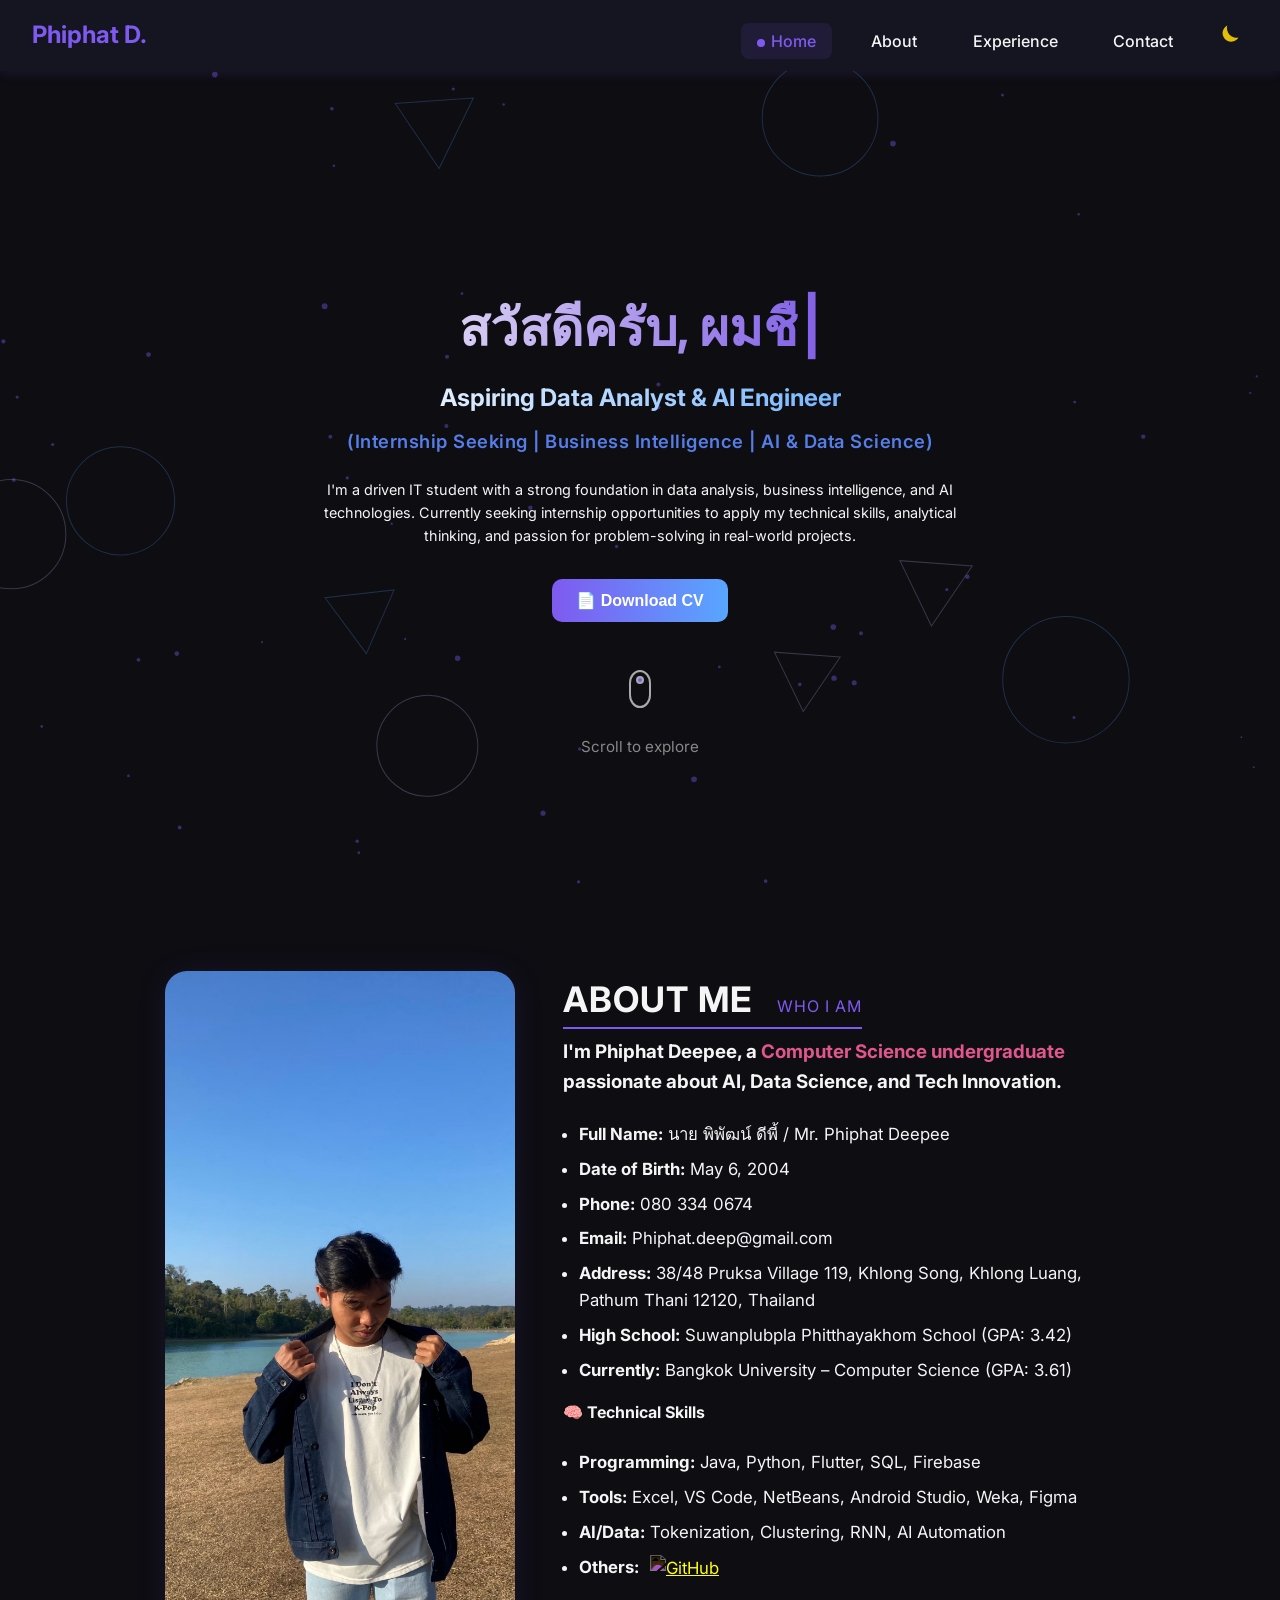
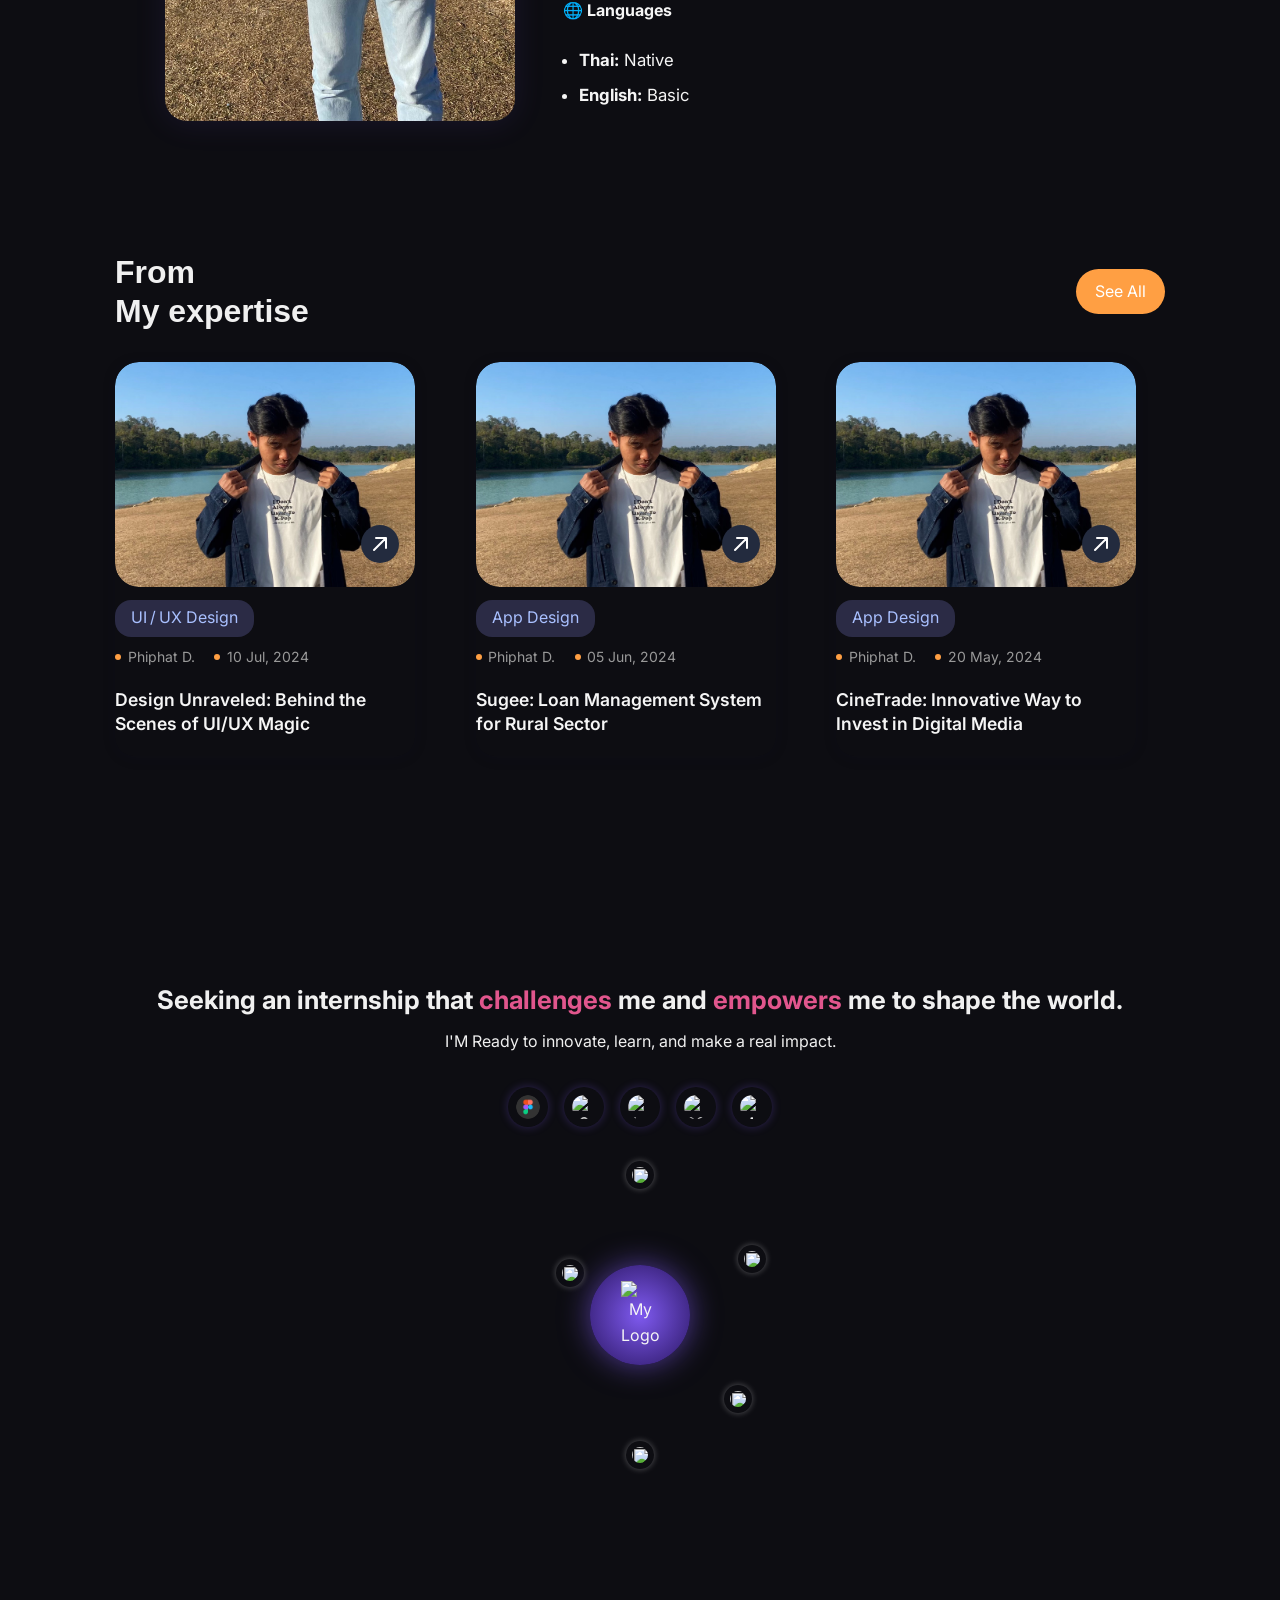
==== index.html @ 29797c93 "อัพเดธ เนื้อหาเกี่ยวกับประสบการณื" ====
<!DOCTYPE html>
<html lang="en">
<head>
  <meta charset="UTF-8" />
  <meta name="viewport" content="width=device-width, initial-scale=1, maximum-scale=1" />
  <title>Portfolio – Phiphat</title>
  <link href="https://fonts.googleapis.com/css2?family=Inter:wght@400;600;700&display=swap" rel="stylesheet">
  <link rel="stylesheet" href="style.css" />
</head>
<body>
  <body class="dark-mode">
  <div id="scroll-progress"></div>
  <header>
    <div class="logo">Phiphat D.</div>
    <nav id="main-nav">
      <a href="#home" class="active">Home</a>
      <a href="#about">About</a>
      <a href="#experience">Experience</a>
      <a href="#contact">Contact</a>
      <button class="toggle-mode" id="mode-icon" aria-label="Toggle dark mode"></button>
    </nav>
    <button class="hamburger" id="hamburger-btn" aria-label="Open menu">
      <span></span>
      <span></span>
      <span></span>
    </button>
  </header>
  <main>
    <canvas id="bg-canvas"></canvas>
    <section class="hero" id="home">
      <div class="hero-content">
        <h1><span id="typed-name"></span><span id="cursor">|</span></h1>
        <h2>Aspiring Data Analyst & AI Engineer</h2>
        <h3>(Internship Seeking | Business Intelligence | AI & Data Science)</h3>
        <p>I'm a driven IT student with a strong foundation in data analysis, business intelligence, and AI technologies. Currently seeking internship opportunities to apply my technical skills, analytical thinking, and passion for problem-solving in real-world projects.</p>
        <div class="hero-buttons">
          <button>📄 Download CV</button>
        </div>
        <div id="scroll-arrow">
          <svg width="28" height="50" fill="none" stroke="#aaa" stroke-width="2">
            <rect x="4" y="1" width="20" height="36" rx="12" stroke="#aaa" fill="none"/>
            <circle id="scroll-circle" cx="14" cy="10" r="3" fill="#7f5af0" />
          </svg>
          <div>Scroll to explore</div>
        </div>
      </div>
    </section>
    <section class="about-me" id="about">
      <div class="about-container">
        <img src="aboutme.jpg" alt="Profile" class="about-pic" />
        <div class="about-detail">
          <h2>ABOUT ME <span>WHO I AM</span></h2>
          <h3>I'm <b>Phiphat Deepee</b>, a <span class="highlight">Computer Science undergraduate</span> passionate about <b>AI</b>, <b>Data Science</b>, and <b>Tech Innovation</b>.</h3>
          <ul>
            <li><b>Full Name:</b> นาย พิพัฒน์ ดีพี้ / Mr. Phiphat Deepee</li>
            <li><b>Date of Birth:</b> May 6, 2004</li>
            <li><b>Phone:</b> 080 334 0674</li>
            <li><b>Email:</b> Phiphat.deep@gmail.com</li>
            <li><b>Address:</b> 38/48 Pruksa Village 119, Khlong Song, Khlong Luang, Pathum Thani 12120, Thailand</li>
            <li><b>High School:</b> Suwanplubpla Phitthayakhom School (GPA: 3.42)</li>
            <li><b>Currently:</b> Bangkok University – Computer Science (GPA: 3.61)</li>
          </ul>
          <h4>🧠 Technical Skills</h4>
          <ul>
            <li><b>Programming:</b> Java, Python, Flutter, SQL, Firebase</li>
            <li><b>Tools:</b> Excel, VS Code, NetBeans, Android Studio, Weka, Figma</li>
            <li><b>AI/Data:</b> Tokenization, Clustering, RNN, AI Automation</li>
            <li><b>Others:</b>
              <a href="https://github.com/PhiphatD" target="_blank">
                <img src="https://cdn.jsdelivr.net/npm/simple-icons@v9/icons/github.svg" alt="GitHub" style="width:20px; vertical-align: middle; margin-left: 6px; filter: var(--github-filter);">
              </a>
            </li>
          </ul>
          <h4>🌐 Languages</h4>
          <ul>
            <li><b>Thai:</b> Native</li>
            <li><b>English:</b> Basic</li>
          </ul>
        </div>
      </div>
    </section>
    <section class="blog-section" id="experience">
      <div class="blog-header">
        <h2>From <br> My expertise</h2>
        <a href="https://github.com/PhiphatD" target="_blank" class="see-all-btn">See All</a>
      </div>

      <div class="blog-grid">
        <!-- Card 1 -->
        <div class="blog-card">
          <div class="img-wrap">
            <img src="aboutme.jpg" alt="Design Unraveled">
            <a href="#" class="card-arrow">
              <!-- SVG Arrow -->
              <svg width="38" height="38"><circle cx="19" cy="19" r="19" fill="#232B3E"/><path d="M13 25L25 13M25 13H15M25 13V23" stroke="#fff" stroke-width="2" stroke-linecap="round"/></svg>
            </a>
          </div>
          <div class="blog-meta">
            <span class="tag">UI / UX Design</span>
            <div class="meta-info">
              <span class="meta-item">Phiphat D.</span>
              <span class="meta-item">10 Jul, 2024</span>
            </div>
          </div>
          <h3 class="blog-title"> Design Unraveled: Behind the Scenes of UI/UX Magic</h3>
        </div>

        <!-- Card 2 -->
        <div class="blog-card">
          <div class="img-wrap">
            <img src="aboutme.jpg" alt="Sugee">
            <a href="#" class="card-arrow">
              <!-- SVG Arrow -->
              <svg width="38" height="38">
                <circle cx="19" cy="19" r="19" fill="#232B3E"/>
                <path d="M13 25L25 13M25 13H15M25 13V23" stroke="#fff" stroke-width="2" stroke-linecap="round"/>
              </svg>
            </a>
          </div>
          <div class="blog-meta">
            <span class="tag">App Design</span>
            <div class="meta-info">
              <span class="meta-item">Phiphat D.</span>
              <span class="meta-item">05 Jun, 2024</span>
            </div>
          </div>
          <h3 class="blog-title">
            Sugee: Loan Management System for Rural Sector
          </h3>
        </div>

        <!-- Card 3 -->
        <div class="blog-card">
          <div class="img-wrap">
            <img src="aboutme.jpg" alt="CineTrade">
            <a href="#" class="card-arrow">
              <!-- SVG Arrow -->
              <svg width="38" height="38">
                <circle cx="19" cy="19" r="19" fill="#232B3E"/>
                <path d="M13 25L25 13M25 13H15M25 13V23" stroke="#fff" stroke-width="2" stroke-linecap="round"/>
              </svg>
            </a>
          </div>
          <div class="blog-meta">
            <span class="tag">App Design</span>
            <div class="meta-info">
              <span class="meta-item">Phiphat D.</span>
              <span class="meta-item">20 May, 2024</span>
            </div>
          </div>
          <h3 class="blog-title">
            CineTrade: Innovative Way to Invest in Digital Media
          </h3>
        </div>

      </div>
    </section>
    <section id="tech-orbit" class="tech-showcase">
      <h2>
        Seeking an internship that <span class="highlight">challenges</span> me and
        <span class="highlight">empowers</span> me to shape the world.
      </h2>
      <p>I'M Ready to innovate, learn, and make a real impact.</p>
      <div class="tech-icons">
        <img src="icons/figma.png" alt="Figma" />
        <img src="icons/c.svg" alt="C" />
        <img src="icons/js.svg" alt="JavaScript" />
        <img src="icons/css.svg" alt="CSS" />
        <img src="icons/mongodb.svg" alt="MongoDB" />

      </div>

      <div class="orbital-container">
        <div class="orbital-center">
          <img src="icons/logo-symbol.svg" alt="My Logo" />
        </div>
        <div class="orbit orbit-1">
          <img src="icons/linkedin.svg" />
          <img src="icons/github.svg" />
          <img src="icons/google.svg" />
          <img src="icons/js.svg" />
          <img src="icons/figma.svg" />
        </div>
      </div>
    </section>

  </main>
  <script src="script.js"></script>
</body>
</html>
---- style.css ----
/* Your extracted CSS styles go here */
:root {
      --bg-light: #f9f9f9;
      --bg-dark: #0d0d12;
      --text-light: #222;
      --text-dark: #f5f5f5;
      --primary: #7f5af0;
      --accent: #58a6ff;
      --transition: 0.3s ease;
      --header-height: 50px;
        --card-bg-light: #fff;
        --card-bg-dark: #1a1a2a;
        --card-text-light: #222;
        --card-text-dark: #f0f0f0;
        --meta-light: #555555;
        --meta-dark: #999999;
        --tag-bg-light: #eceffa;
        --tag-color-light: #39404a;
        --tag-bg-dark: #2b2b45;
        --tag-color-dark: #a9c0ff;
    }
    * { margin: 0; padding: 0; box-sizing: border-box; }
    html {
    scroll-behavior: smooth;
    scroll-padding-top: var(--header-height);
    }
    #bg-canvas {
    position: fixed;
    top: 0;
    left: 0;
    width: 100vw;
    height: 100vh;
    z-index: -1;
    pointer-events: none;
    }
    section {
    scroll-margin-top: var(--header-height);
    }
    body {
      font-family: 'Inter', sans-serif;
      background: var(--bg-light);
      color: var(--text-light);
      transition: background var(--transition), color var(--transition);
      line-height: 1.6;
      overflow-x: hidden;
    }
    body.dark-mode {
      background: var(--bg-dark);
      color: var(--text-dark);
    }
    header {
      position: sticky; top: 0; z-index: 1000;
      background: white;
      display: flex; justify-content: space-between; align-items: center;
      padding: 1rem 2rem;
      box-shadow: 0 2px 10px rgba(0, 0, 0, 0.05);
      transition: background 0.3s;
    }
    body.dark-mode header {
      background: #151522;
      box-shadow: 0 2px 12px rgba(120,90,220,0.15);
    }
    .logo {
      font-weight: 700; font-size: 1.5rem; color: var(--primary);
    }
    nav a {
      margin-left: 1.2rem;
      text-decoration: none;
      color: inherit;
      font-weight: 500;
      position: relative;
      padding: 0.5rem 1rem;
      border-radius: 8px;
      transition: all 0.3s ease;
    }
    nav a.active {
      background: rgba(127, 90, 240, 0.1);
      color: var(--primary);
    }
    nav a.active::before {
      content: "";
      display: inline-block;
      width: 8px;
      height: 8px;
      border-radius: 50%;
      background-color: var(--primary);
      margin-right: 6px;
      vertical-align: middle;
    }
    nav a:hover {
      background: rgba(127, 90, 240, 0.08);
    }
    .toggle-mode {
      cursor: pointer;
      margin-left: 1.2rem;
      width: 36px; height: 36px;
      display: inline-flex; align-items: center; justify-content: center;
      transition: transform 0.4s cubic-bezier(.7,.2,.2,.9);
      border-radius: 50%; border: none; background: none; outline: none;
    }
    .toggle-mode svg {
      width: 26px; height: 26px;
      transition: all 0.4s;
    }
    .toggle-mode.rotating {
      animation: rotate-icon 0.5s cubic-bezier(.7,.2,.2,.9);
    }
    @keyframes rotate-icon {
      0% { transform: rotate(0deg); }
      80% { transform: rotate(380deg); }
      100% { transform: rotate(360deg); }
    }
    .hero {
      min-height: 100vh;
      display: flex; flex-direction: column; justify-content: center; align-items: center;
      text-align: center;
      padding: 4rem 1rem;
      position: relative;
      overflow: hidden;
    }
    .hero canvas {
      position: absolute;
      top: 0; left: 0; width: 100%; height: 100%;
      z-index: 0;
    }
    .hero-content {
      opacity: 0;
      transform: translateY(40px);
      transition: opacity 0.8s cubic-bezier(.77,0,.18,1), transform 0.8s cubic-bezier(.77,0,.18,1);
    }
    .hero-content.hero-visible {
      opacity: 1;
      transform: translateY(0);
    }
    .hero h1 {
      font-size: 3.2rem;
      background: linear-gradient(90deg, #23222a 0%, #7e5ce5 40%, #5b9dfb 75%, #55cfff 100%);
      background-size: 200% auto;
      -webkit-background-clip: text;
      -webkit-text-fill-color: transparent;
      font-weight: 700;
      margin-bottom: 0.5rem;
      position: relative;
    }
    body.dark-mode .hero h1 {
      background: linear-gradient(90deg, #f9f9f9 0%, #7e5ce5 40%, #5b9dfb 75%, #55cfff 100%);
      background-size: 200% auto;
      -webkit-background-clip: text;
      -webkit-text-fill-color: transparent;
    }

    #cursor {
      display: inline-block;
      font-size: 1.1em;
      color: var(--primary);
      margin-left: 4px;
      animation: blink 1s steps(1) infinite;
    }
    @keyframes blink {
      0%, 49% { opacity: 1; }
      50%, 100% { opacity: 0; }
    }
    body.dark-mode #cursor {
      color: #ffd600;
    }
    .hero h2 {
      color: var(--accent);
      margin-bottom: 0.6rem;
      background: linear-gradient(90deg, #7f5af0, #7f5af0, #7f5af0);
      background-size: 200% auto;
      -webkit-background-clip: text;
      -webkit-text-fill-color: transparent;
    }
    body.dark-mode .hero h2 {
      background: linear-gradient(90deg, #fff, #58a6ff, #7f5af0);
      background-size: 200% auto;
      -webkit-background-clip: text;
      -webkit-text-fill-color: transparent;
    }
    .hero h3 {
      font-size: 1.15rem;
      color: #567ee8;
      font-weight: 600;
      margin-bottom: 1.3rem;
      letter-spacing: 0.5px;
    }
    .hero p {
      max-width: 640px;
      color: inherit;
      font-size: 0.9rem;
      margin-bottom: 2rem;
    }
    .hero-buttons {
      display: flex;
      justify-content: center;
      gap: 1rem;
      margin-bottom: 3rem;
      position: relative;
      z-index: 1;
    }
    .hero-buttons button {
      background: linear-gradient(90deg, var(--primary), var(--accent));
      color: white;
      font-weight: 600;
      border: none;
      border-radius: 10px;
      padding: 0.75rem 1.5rem;
      font-size: 1rem;
      cursor: pointer;
      transition: background 0.3s ease, transform 0.2s ease, box-shadow 0.2s ease;
    }
    .hero-buttons button:hover {
      transform: translateY(-3px) scale(1.05);
      box-shadow: 0 6px 20px rgba(127,90,240,0.35);
      filter: brightness(1.08);
    }
    .hero-buttons button:active {
      transform: scale(0.97);
      box-shadow: inset 0 2px 6px rgba(0,0,0,0.2);
    }
    #scroll-arrow {
      opacity: 1;
      transition: opacity 0.6s ease-in-out;
      position: relative;
      display: inline-block;
      animation: floatArrow 2s ease-in-out infinite;
      transition: opacity 0.6s ease-in-out;
    }
    @keyframes floatArrow {
      0%, 100% {
        transform: translateY(0);
      }
      50% {
        transform: translateY(10px);
      }
    }
    #scroll-arrow svg {
      margin: auto;
    }
    #scroll-arrow div {
      font-size: 0.95rem;
      color: #888;
      margin-top: 0.5rem;
    }
    .about-me {
        background: var(--bg-light); /* หรือ bg-dark ถ้าโหมดมืด */
        position: relative;
        z-index: 1;
      opacity: 0;
      transform: translateY(30px);
      transition: opacity 0.85s cubic-bezier(.66,.11,.42,1), transform 0.85s cubic-bezier(.66,.11,.42,1);
      pointer-events: none;
    }
    body.dark-mode .about-me {
    background: var(--bg-dark);
    }
    .about-me.visible {
      opacity: 1;
      transform: translateY(0);
      pointer-events: auto;
    }
    .about-container {
      max-width: 950px;
      margin: auto;
      display: flex;
      flex-wrap: wrap;
      align-items: flex-start;
      gap: 3rem;
      justify-content: center;
    }
    .about-pic {
      width: 350px;
      height: 750px;
      border-radius: 22px;
      object-fit: cover;
      box-shadow: 0 2px 32px 0 rgba(127,90,240,0.11);
    }
    .about-detail {
      flex: 1;
      min-width: 270px;
      text-align: left;
    }
    .about-detail h2 {
      font-size: 2.2rem;
      margin-bottom: 0.5rem;
      letter-spacing: 1px;
      font-weight: 700;
      border-bottom: 2px solid #7f5af0;
      display: inline-block;
    }
    .about-detail h2 span {
      color: #7f5af0;
      font-size: 1rem;
      font-weight: 400;
      margin-left: 16px;
    }
    .about-detail .highlight {
      color: #e1568d;
    }
    .about-detail ul {
      margin: 1.5rem 0 1rem 1rem;
      padding-left: 0;
    }
    .about-detail li {
      font-size: 1.05rem;
      margin-bottom: 0.5rem;
    }
    .hamburger {
      display: none;
      background: none;
      border: none;
      flex-direction: column;
      justify-content: center;
      align-items: center;
      height: 36px; width: 36px;
      cursor: pointer;
      margin-left: 1rem;
    }
    nav.open .hamburger {
      display: none !important;
    }
    body.dark-mode .hamburger span {
      background: #7f5af0; /* หรือ #fff ถ้าอยากขาว */
    }
    .menu-popup {
      background: #fff;
      border-radius: 16px;
      box-shadow: 0 4px 24px rgba(127, 90, 240, 0.10);
      /* ... */
    }

    body.dark-mode .menu-popup {
      background: rgba(18, 20, 30, 0.97);
      color: #fff;
      box-shadow: 0 6px 32px rgba(0,0,0,0.35);
    }

    .hamburger span {
      display: block;
      height: 3.5px;
      width: 24px;
      margin: 3px 0;
      background: #7f5af0;
      border-radius: 2px;
      transition: 0.32s;
    }
    @media (max-width: 900px) {
      nav a, .toggle-mode { display: none; }
      .hamburger { display: flex; }
      nav.open a, nav.open .toggle-mode { display: block; }
      nav.open {
        position: absolute;
        top: 58px; right: 24px;
        background: #fff;
        box-shadow: 0 8px 24px rgba(127,90,240,0.09);
        border-radius: 14px;
        padding: 1.1rem 1.5rem;
        display: flex; flex-direction: column;
        z-index: 1111;
        min-width: 180px;
        gap: 0.4rem;
      }
      body.dark-mode nav.open {
        background: rgba(18,20,30,0.97);
        color: #fff;
        box-shadow: 0 8px 24px rgba(0,0,0,0.32);
      }
    }
    #scroll-circle {
      animation: upDown 1s ease-in-out infinite alternate;
    }

    @keyframes upDown {
      0% {
        cy: 10;
        transform: translateY(0);
      }
      100% {
        cy: 18;  /* ลดจาก 28 เป็น 18 เพื่อไม่ให้เลยกรอบ */
        transform: translateY(8px); /* ลดการเลื่อนลง */
      }
    }

    .timeline-wrapper {
      position: relative;
      padding: 2rem 0;
    }
    .timeline-line {
      position: absolute;
      top: 0; bottom: 0;
      left: 50%;
      width: 3px;
      background: #c5caff;
      transform: translateX(-50%);
    }
    .timeline-item {
      position: relative;
      width: 45%;
      padding: 1rem 2rem;
      background: white;
      box-shadow: 0 4px 24px rgba(127, 90, 240, 0.1);
      border-radius: 1rem;
      margin-bottom: 3rem;
    }
    .timeline-item.left {
      float: left;
      clear: both;
      transform: translateX(-40px);
    }
    .timeline-item.right {
      float: right;
      clear: both;
      transform: translateX(40px);
    }
    .timeline-dot {
      position: absolute;
      top: 20px;
      left: 50%;
      width: 20px; height: 20px;
      background: #7f5af0;
      border-radius: 50%;
      box-shadow: 0 0 10px #7f5af0;
      transform: translateX(-50%);
      animation: pulse 2s infinite;
    }
    @keyframes pulse {
      0%, 100% { box-shadow: 0 0 10px #7f5af0; }
      50% { box-shadow: 0 0 20px #7f5af0; }
    }
      :root {
      --github-filter: invert(0);
    }
    /* === Dark Mode Styles === */
    body.dark-mode {
    --github-filter: invert(1);
    }
    .blog-card {
        background: var(--card-bg-light);
        color: var(--card-text-light);
        border-radius: 1.2em;
        box-shadow: 0 2px 16px rgba(23, 31, 70, 0.07);
        overflow: hidden;
        transition: box-shadow 0.2s, background 0.3s, color 0.3s;
        width: 300px;
        padding-bottom: 1.2rem;
        }
 /* ===== Blog Section (light & dark) ===== */
.blog-section {
    margin: 4rem;
  background: transparent;
  transition: background 0.3s, color 0.3s;
  color: var(--text-light);
  padding: 4rem 1rem;
}
body.dark-mode .blog-section {
  color: var(--text-dark);
}

/* Header */
.blog-header {
  display: flex;
  justify-content: space-between;
  align-items: center;
  max-width: 1050px;
  margin: 0 auto 2rem;
}
.blog-header h2 {
    font-size: 2rem;
    font-weight: 700;
    line-height: 1.2;
    color: var(--text-light);       /* สีในโหมดสว่าง */
    transition: color 0.3s;
    font-family: 'Poppins', sans-serif;
}

body.dark-mode .blog-header h2 {
  color: var(--card-text-dark);      /* สีในโหมดมืด */
}
.see-all-btn {
  background: #ff9f43;
  color: #fff;
  padding: 0.6rem 1.2rem;
  border-radius: 3rem;
  text-decoration: none;
  transition: background .2s;
}
.see-all-btn:hover {
  background: #e88f2e;
}

/* Grid */
.blog-grid {
  display: grid;
  grid-template-columns: repeat(auto-fit, minmax(280px,1fr));
  gap: 2rem;
  max-width: 1050px;
  margin: 0 auto;
}

/* Card */
.blog-card {
  background: transparent;
  position: relative;
}

/* Image + Background Shape */
.img-wrap {
  position: relative;
  border-radius: 1.5rem;
  overflow: hidden;
}
.img-wrap .bg-shape {
  position: absolute;
  top: -20px; left: -20px;
  width: calc(100% + 40px);
  height: calc(100% + 40px);
  border-radius: inherit;
  filter: blur(30px);
  opacity: 0.6;
  z-index: 1;
}
.img-wrap img {
  display: block;
  width: 100%;
  aspect-ratio: 4/3;
  object-fit: cover;
  border-radius: 1.5rem;     
  transition: transform 0.35s;
}
.card-arrow {
  position: absolute;
  bottom: 1rem;
  right: 1rem;
  z-index: 3;
  transition: transform .3s;
}
.blog-card:hover .card-arrow {
  transform: scale(1.1);
}

/* Meta (tag + date) */
.blog-meta {
    margin: 0.8rem 0 1.2rem;
  display: flex;
  flex-direction: column;
  align-items: flex-start; /* ชิดซ้าย */
  gap: 0.6rem;
}
.blog-meta .tag {
  display: inline-block;     /* พอดีข้อความ */
  width: auto !important;    /* ห้ามขยายเต็ม */
  padding: 0.35em 1em;       /* ปรับ padding ซ้าย-ขวา */
  border-radius: 1em;
  white-space: nowrap;       /* ไม่ตัดคำ ลดความกว้าง */
  background: var(--tag-bg-dark);
  color: var(--tag-color-dark);
}
/* Light mode */
body:not(.dark-mode) .blog-meta .tag {
  background: var(--tag-bg-light);
  color: var(--tag-color-light);
}
body.dark-mode .blog-meta .tag {
  background: #2b2b45;
  color: #a9c0ff;
}
.blog-meta .date {
  color: #777;
}
.meta-info {
  display: flex;
  align-items: center;
  gap: 1.2rem;               /* ระยะห่างระหว่างแต่ละ item */
  font-size: 0.875rem;
  color: var(--meta-dark);   /* ใช้ตัวแปรสี meta */
}
body:not(.dark-mode) .meta-info {
  color: var(--meta-light);
}
/* Title */
.blog-title {
  font-size: 1.1rem;
  font-weight: 600;
  line-height: 1.4;
  margin: 0;
  /* สีหลักในโหมดสว่าง */
  color: var(--text-light);
  transition: color 0.3s;
}

body.dark-mode .blog-title {
  /* สีหลักในโหมดมืด */
  color: var(--text-dark);
}
.meta-info .meta-item {
  position: relative;
  padding-left: 0.8rem;     /* เว้นขอบให้จุดแสดง */
}
.meta-info .meta-item::before {
  content: '';
  position: absolute;
  left: 0;
  top: 50%;
  transform: translateY(-50%);
  width: 6px;
  height: 6px;
  background-color: #FF9F43;  /* สีส้มสด */
  border-radius: 50%;
}
/* Responsive tweaks */
@media (max-width: 600px) {
  .blog-header {
    flex-direction: column;
    gap: 1rem;
  }
  .see-all-btn {
    align-self: center;
  }
}
.tech-showcase {
  margin: 4rem;
  padding: 6rem 1rem;
  text-align: center;
  background: transparent; /* พื้นหลังโปร่งสำหรับให้เห็น canvas */
  transition: background 0.3s, color 0.3s;
  color: var(--text-light); /* ค่า default สำหรับโหมดสว่าง */
}

body.dark-mode .tech-showcase {
  color: var(--text-dark); /* เปลี่ยนสีตัวอักษรเมื่อเป็นโหมดมืด */
}

.tech-showcase h2 {
  font-size: 1.6rem;
  margin-bottom: 0.5rem;
  color: inherit;
}
.tech-showcase p {
  margin-bottom: 2rem;
  color: inherit;
}

.tech-showcase h2,
.tech-showcase p {
  color: var(--text-light); /* สำหรับโหมดสว่าง */
}

body.dark-mode .tech-showcase h2,
body.dark-mode .tech-showcase p {
  color: var(--card-text-dark); /* สำหรับโหมดมืด */
}

.tech-showcase .highlight {
  color: #e1568d;
  font-weight: bold;
}


.tech-icons {
  display: flex;
  flex-wrap: wrap;
  justify-content: center;
  gap: 1rem;
  margin-bottom: 3rem;
}

.tech-icons img {
  width: 40px;
  height: 40px;
  background: var(--icon-bg-light);
  padding: 0.5rem;
  border-radius: 50%;
  box-shadow: 0 0 10px rgba(127,90,240,0.3);
  transition: background 0.3s;
}
body.dark-mode .tech-icons img {
  background: var(--icon-bg-dark);
}

.tech-icons img:hover {
  transform: scale(1.1);
}

.orbital-container {
  position: relative;
  width: 280px;
  height: 280px;
  margin: 0 auto;
}

.orbital-center {
  position: absolute;
  top: 50%;
  left: 50%;
  width: 100px;
  height: 100px;
  transform: translate(-50%, -50%);
  background: radial-gradient(circle, #7f5af0 0%, #2a1661 100%);
  border-radius: 50%;
  display: flex;
  align-items: center;
  justify-content: center;
  box-shadow: 0 0 30px rgba(127, 90, 240, 0.6);
}

.orbital-center img {
  width: 38px;
}

.orbit {
  position: absolute;
  top: 50%;
  left: 50%;
  width: 100%;
  height: 100%;
  transform: translate(-50%, -50%);
  animation: rotateOrbit 20s linear infinite;
}

.orbit img {
  position: absolute;
  width: 28px;
  height: 28px;
  background: var(--icon-bg-light);
  padding: 6px;
  border-radius: 50%;
  box-shadow: 0 0 6px rgba(255, 255, 255, 0.3);
  transition: background 0.3s;
}
body.dark-mode .orbit img {
  background: var(--icon-bg-dark);
}
.orbit img:nth-child(1) { top: 0%; left: 50%; transform: translate(-50%, -50%); }
.orbit img:nth-child(2) { top: 25%; left: 85%; }
.orbit img:nth-child(3) { top: 75%; left: 80%; }
.orbit img:nth-child(4) { bottom: 0%; left: 50%; transform: translate(-50%, 50%); }
.orbit img:nth-child(5) { top: 30%; left: 20%; }

@keyframes rotateOrbit {
  from { transform: translate(-50%,-50%) rotate(0deg); }
  to   { transform: translate(-50%,-50%) rotate(360deg); }
}
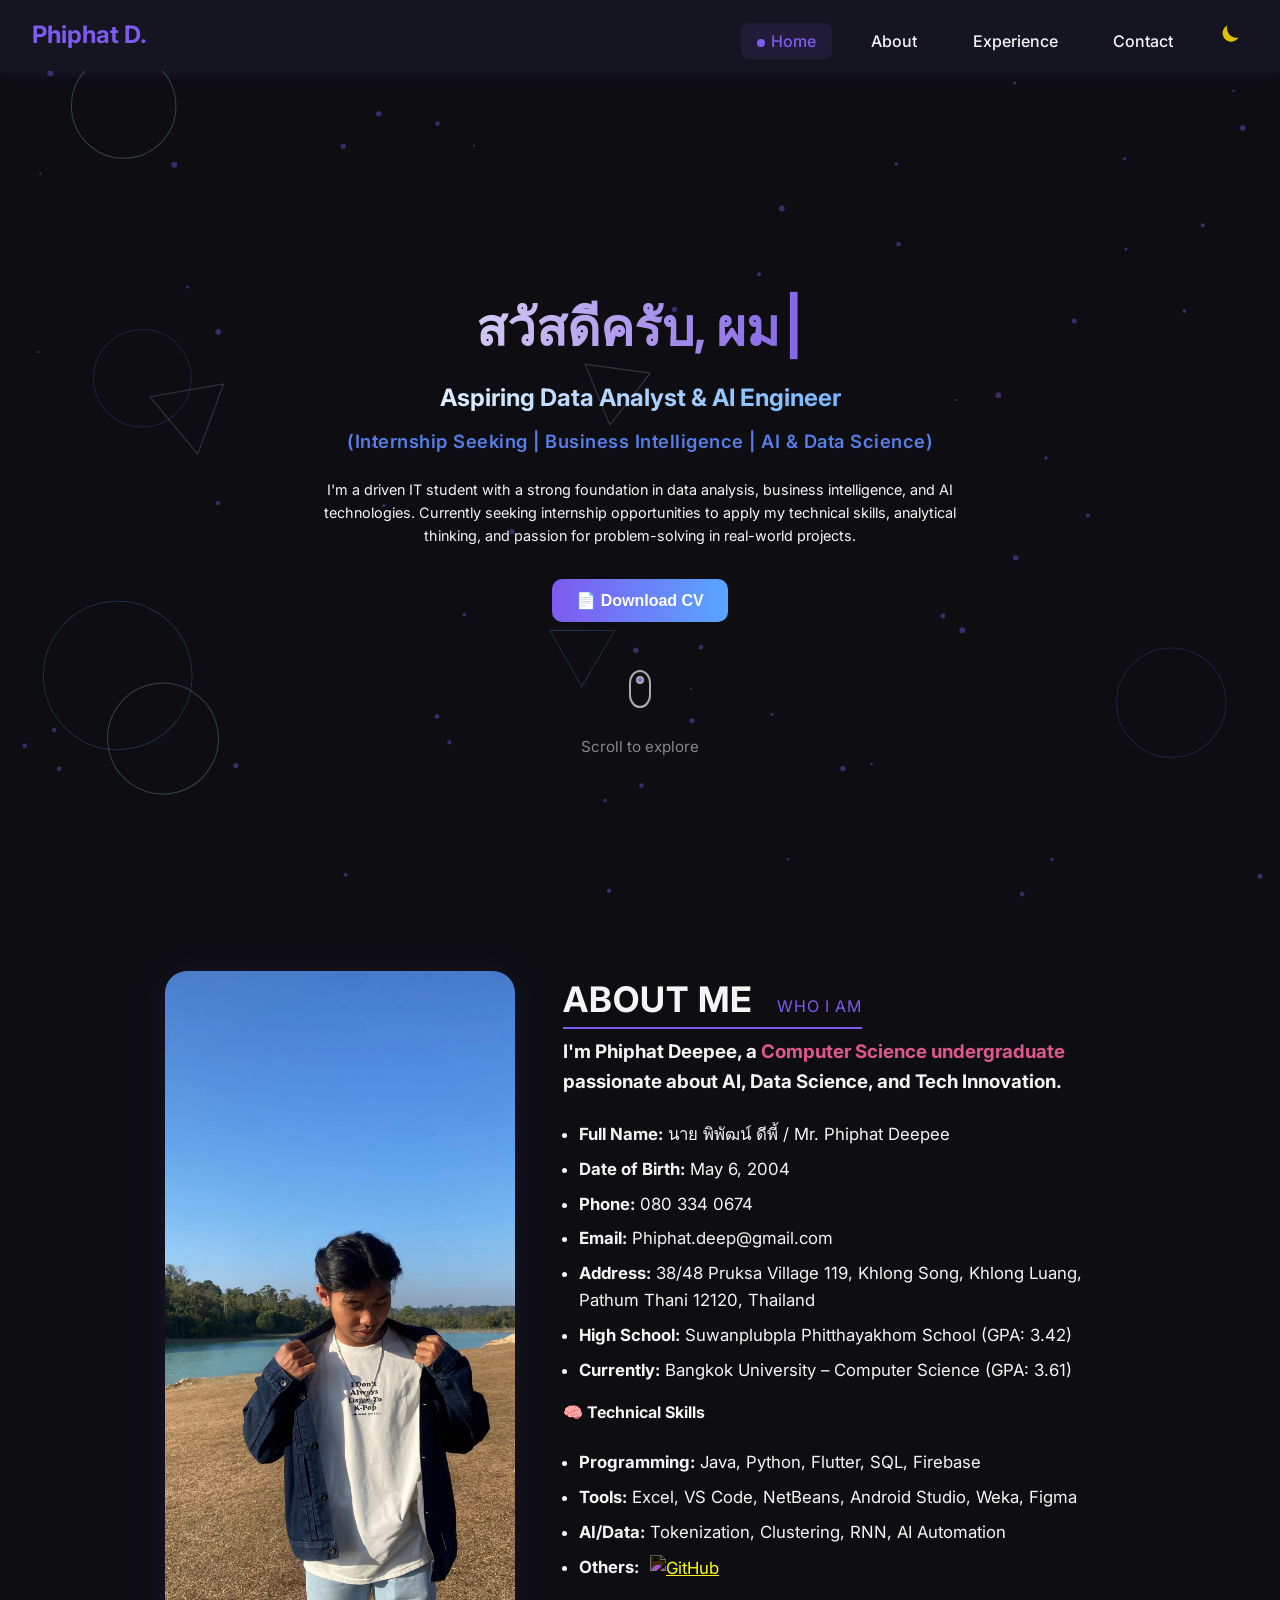
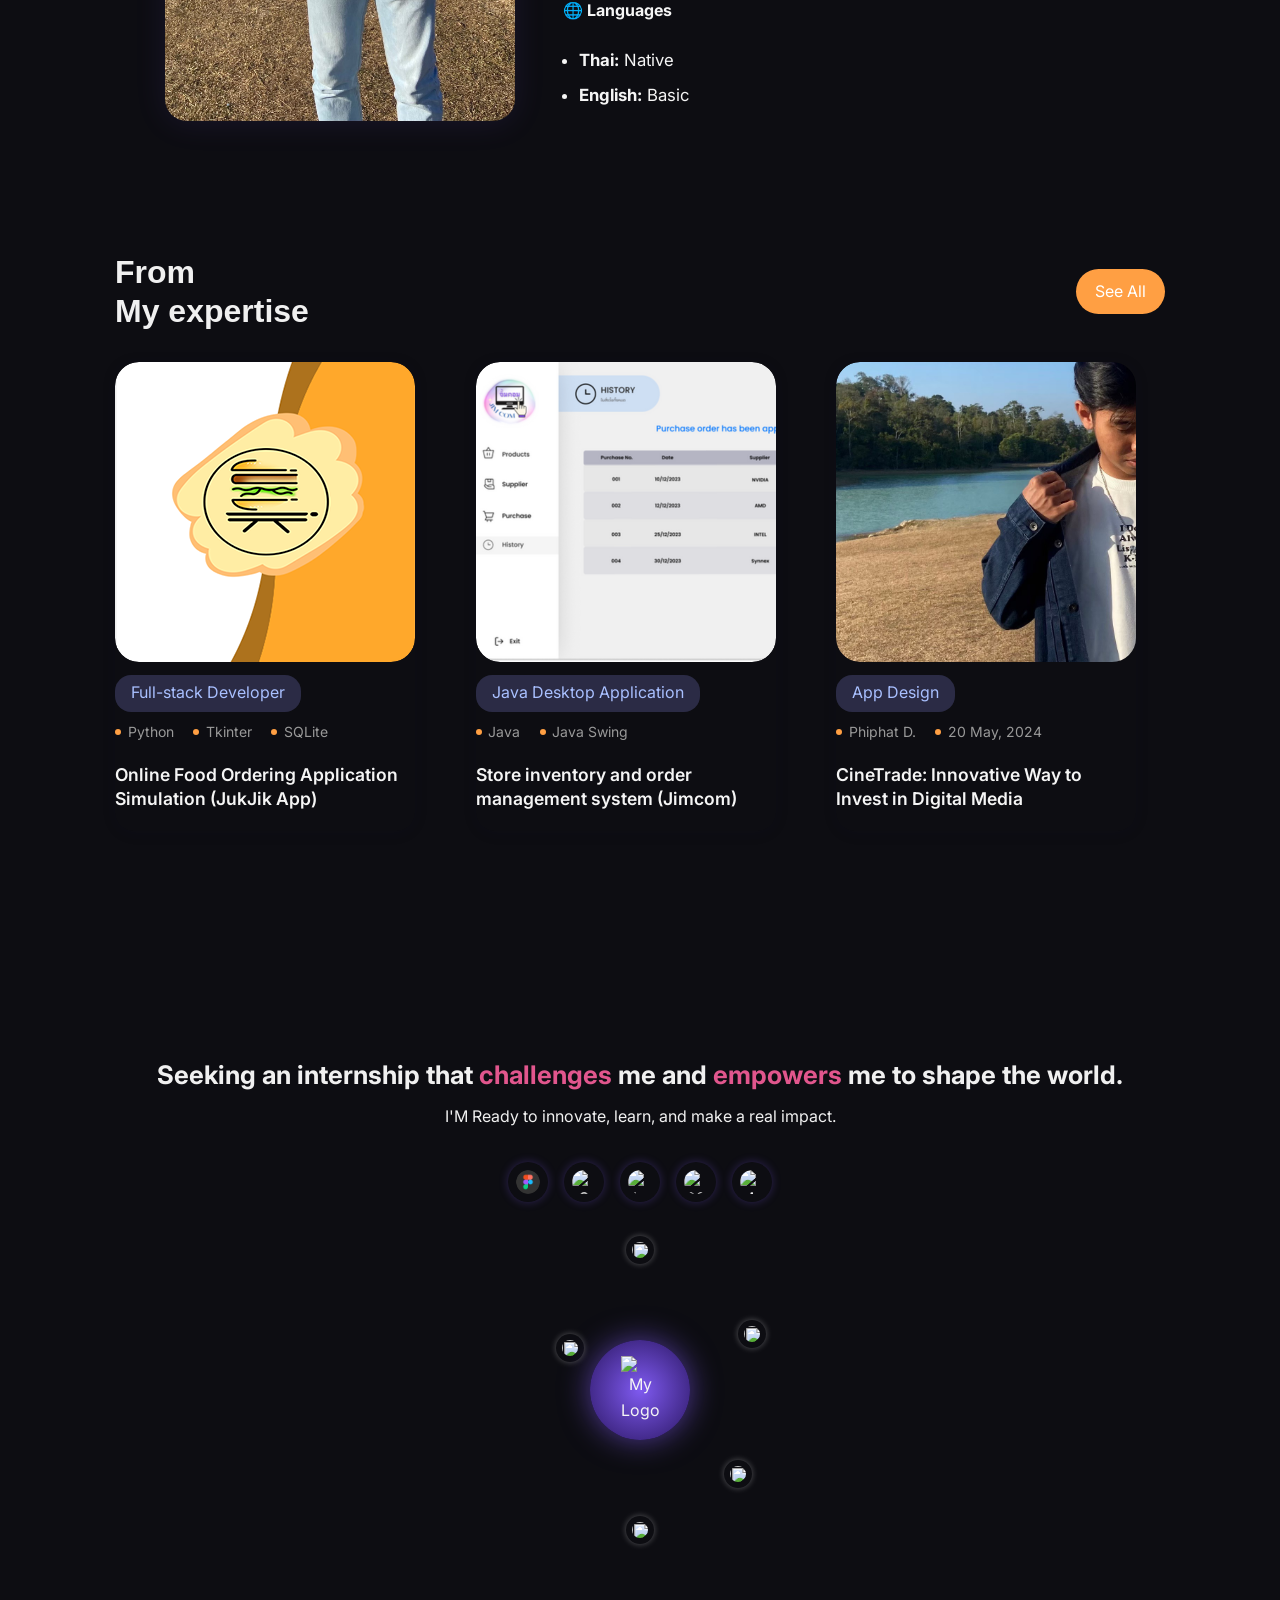
==== commit a08f2a3e: "อัพเดธเนื้อหาประสบการณ์" ====
--- a/index.html
+++ b/index.html
@@ -88,44 +88,39 @@
       <div class="blog-grid">
         <!-- Card 1 -->
         <div class="blog-card">
-          <div class="img-wrap">
-            <img src="aboutme.jpg" alt="Design Unraveled">
-            <a href="#" class="card-arrow">
-              <!-- SVG Arrow -->
-              <svg width="38" height="38"><circle cx="19" cy="19" r="19" fill="#232B3E"/><path d="M13 25L25 13M25 13H15M25 13V23" stroke="#fff" stroke-width="2" stroke-linecap="round"/></svg>
-            </a>
+          <div class="img-wrap slideshow">
+            <img src="Jubjib/strart app.png" alt="Menu 1" class="slide show">
+            <img src="Jubjib/Register_1.png" alt="Menu 2" class="slide">
+            <img src="Jubjib/Menu.png" alt="Menu 3" class="slide">
+            <img src="Jubjib/Rrstaurant view_1.png" alt="Menu 4" class="slide">
           </div>
           <div class="blog-meta">
-            <span class="tag">UI / UX Design</span>
+            <span class="tag">Full-stack Developer</span>
             <div class="meta-info">
-              <span class="meta-item">Phiphat D.</span>
-              <span class="meta-item">10 Jul, 2024</span>
+              <span class="meta-item">Python</span>
+              <span class="meta-item">Tkinter</span>
+              <span class="meta-item">SQLite</span>
             </div>
           </div>
-          <h3 class="blog-title"> Design Unraveled: Behind the Scenes of UI/UX Magic</h3>
+          <h3 class="blog-title"> Online Food Ordering Application Simulation (JukJik App)</h3>
         </div>
 
         <!-- Card 2 -->
         <div class="blog-card">
-          <div class="img-wrap">
-            <img src="aboutme.jpg" alt="Sugee">
-            <a href="#" class="card-arrow">
-              <!-- SVG Arrow -->
-              <svg width="38" height="38">
-                <circle cx="19" cy="19" r="19" fill="#232B3E"/>
-                <path d="M13 25L25 13M25 13H15M25 13V23" stroke="#fff" stroke-width="2" stroke-linecap="round"/>
-              </svg>
-            </a>
+          <div class="img-wrap slideshow">
+            <img src="Jimcom/History.png" alt="Menu 1" class="slide show">
+            <img src="Jimcom/Menu.png" alt="Menu 2" class="slide">
+            <img src="Jimcom/purchase order.png" alt="Menu 3" class="slide">
           </div>
           <div class="blog-meta">
-            <span class="tag">App Design</span>
+            <span class="tag">Java Desktop Application</span>
             <div class="meta-info">
-              <span class="meta-item">Phiphat D.</span>
-              <span class="meta-item">05 Jun, 2024</span>
+              <span class="meta-item">Java</span>
+              <span class="meta-item">Java Swing</span>
             </div>
           </div>
           <h3 class="blog-title">
-            Sugee: Loan Management System for Rural Sector
+            Store inventory and order management system (Jimcom)
           </h3>
         </div>
 
@@ -133,13 +128,6 @@
         <div class="blog-card">
           <div class="img-wrap">
             <img src="aboutme.jpg" alt="CineTrade">
-            <a href="#" class="card-arrow">
-              <!-- SVG Arrow -->
-              <svg width="38" height="38">
-                <circle cx="19" cy="19" r="19" fill="#232B3E"/>
-                <path d="M13 25L25 13M25 13H15M25 13V23" stroke="#fff" stroke-width="2" stroke-linecap="round"/>
-              </svg>
-            </a>
           </div>
           <div class="blog-meta">
             <span class="tag">App Design</span>
--- a/style.css
+++ b/style.css
@@ -508,6 +508,8 @@
   position: relative;
   border-radius: 1.5rem;
   overflow: hidden;
+  aspect-ratio: unset; /* ยกเลิกการบังคับอัตราส่วน */
+  height: auto;
 }
 .img-wrap .bg-shape {
   position: absolute;
@@ -521,12 +523,41 @@
 }
 .img-wrap img {
   display: block;
-  width: 100%;
-  aspect-ratio: 4/3;
+  position: relative;
+  width: 180%;
+  height: 300px;
+  aspect-ratio: 8/3;
   object-fit: cover;
+  object-position: left 55%;
   border-radius: 1.5rem;     
   transition: transform 0.35s;
 }
+.img-wrap.slideshow {
+  position: relative;
+  height: 300px;
+  width: 300px;
+  overflow: hidden;
+  border-radius: 1.5rem;
+}
+
+.img-wrap.slideshow .slide {
+  position: absolute;
+  top: 0; left: 0;
+  width: 100%;
+  height: 100%;
+  object-fit: cover;
+  object-position: center 30%;
+  opacity: 0;
+  transition: opacity 1s ease-in-out;
+  z-index: 0;
+  border-radius: 1.5rem;
+}
+
+.img-wrap.slideshow .slide.show {
+  opacity: 1;
+  z-index: 1;
+}
+
 .card-arrow {
   position: absolute;
   bottom: 1rem;
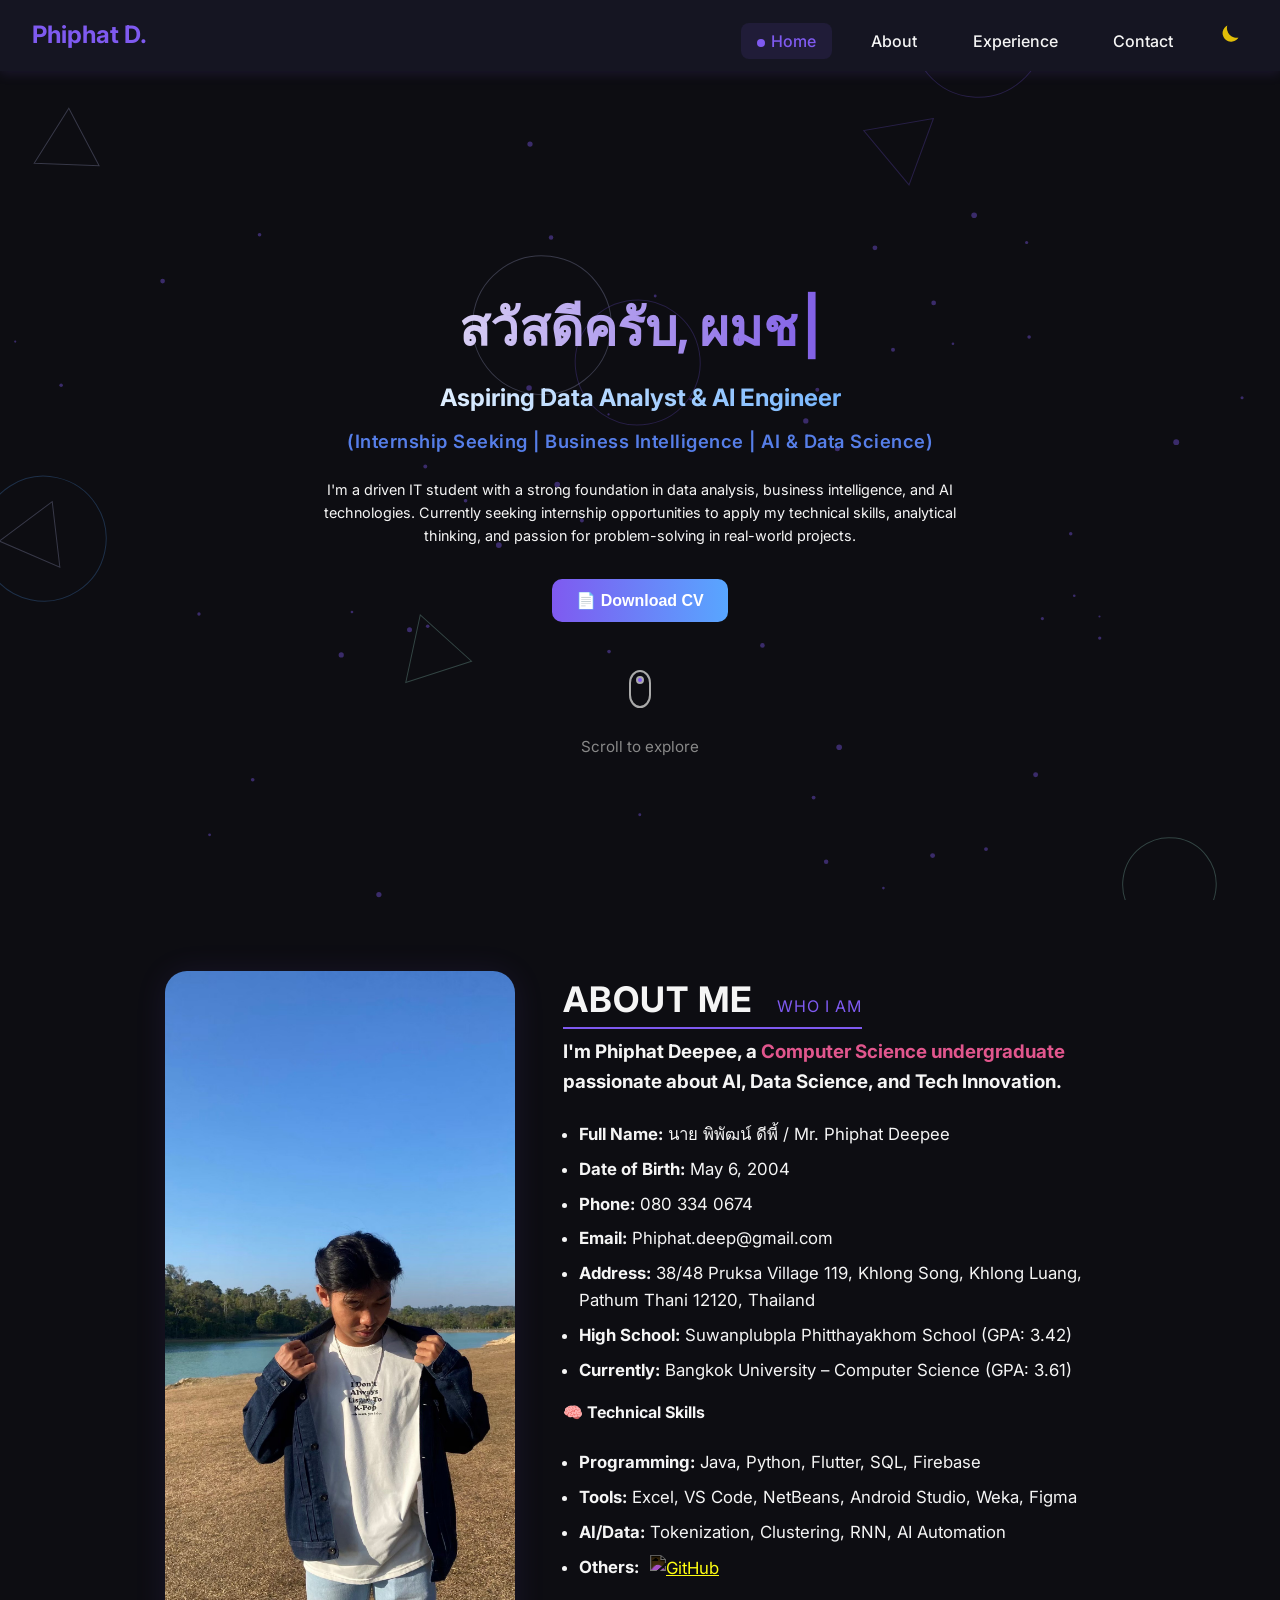
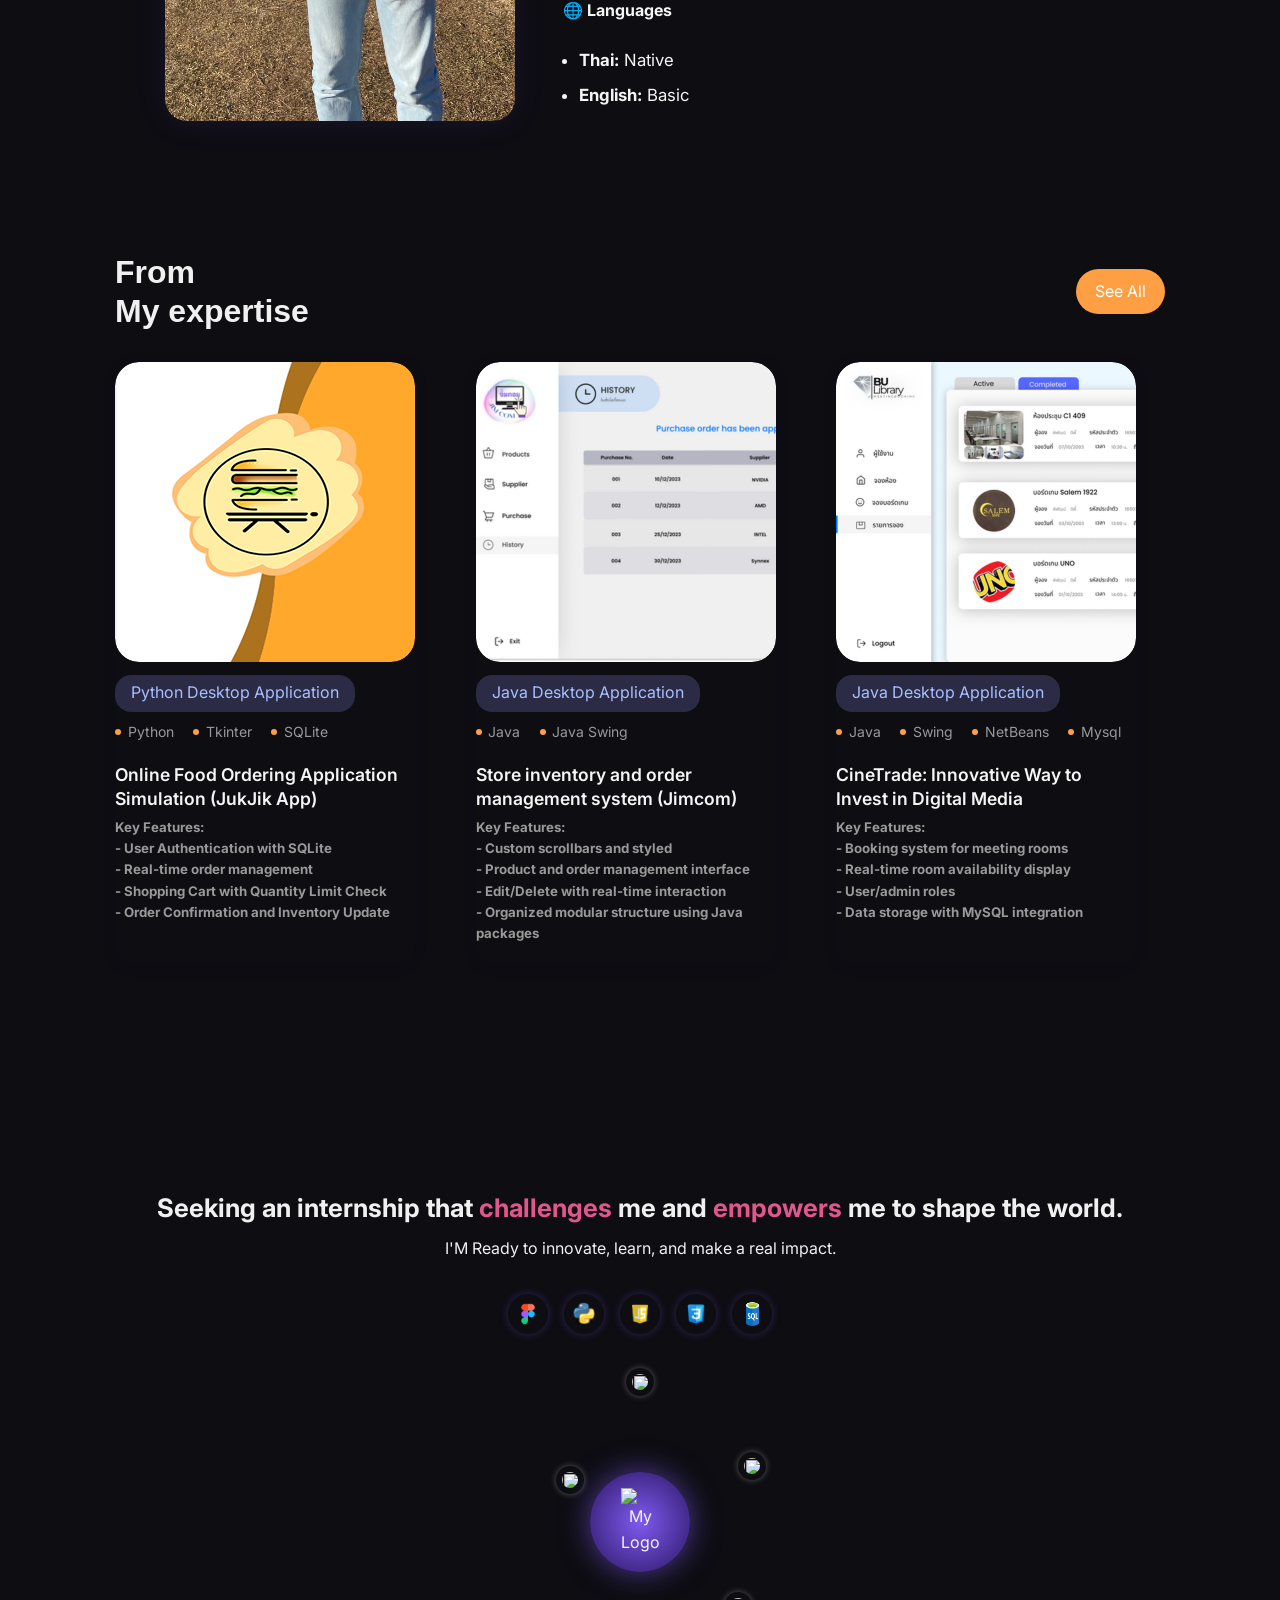
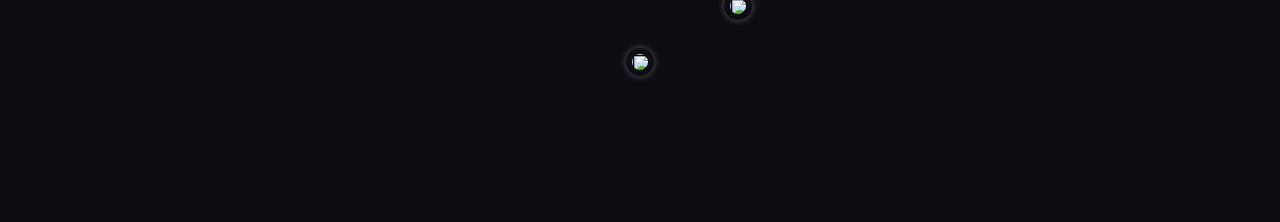
==== commit 35bbb1da: "เพิ่มเนื้อหา และตบแต่งเพิ่มเติม" ====
--- a/index.html
+++ b/index.html
@@ -95,7 +95,7 @@
             <img src="Jubjib/Rrstaurant view_1.png" alt="Menu 4" class="slide">
           </div>
           <div class="blog-meta">
-            <span class="tag">Full-stack Developer</span>
+            <span class="tag">Python Desktop Application</span>
             <div class="meta-info">
               <span class="meta-item">Python</span>
               <span class="meta-item">Tkinter</span>
@@ -103,6 +103,13 @@
             </div>
           </div>
           <h3 class="blog-title"> Online Food Ordering Application Simulation (JukJik App)</h3>
+          <h5 class="blog-subtitle">
+            Key Features:<br>
+            - User Authentication with SQLite <br>
+            - Real-time order management<br>
+            - Shopping Cart with Quantity Limit Check<br>
+            - Order Confirmation and Inventory Update<br>
+          </h5>
         </div>
 
         <!-- Card 2 -->
@@ -117,28 +124,46 @@
             <div class="meta-info">
               <span class="meta-item">Java</span>
               <span class="meta-item">Java Swing</span>
-            </div>
+            </div>  
           </div>
           <h3 class="blog-title">
             Store inventory and order management system (Jimcom)
           </h3>
+          <h5 class="blog-subtitle">
+            Key Features:<br>
+            - Custom scrollbars and styled <br>
+            - Product and order management interface<br>
+            - Edit/Delete with real-time interaction<br>
+            - Organized modular structure using Java packages<br>
+          </h5>
         </div>
 
         <!-- Card 3 -->
         <div class="blog-card">
-          <div class="img-wrap">
-            <img src="aboutme.jpg" alt="CineTrade">
+          <div class="img-wrap slideshow">
+            <img src="Bubooking/Booking.png" alt="Menu 1" class="slide show">
+            <img src="Bubooking/BookingGame.png" alt="Menu 2" class="slide">
+            <img src="Bubooking/HowUse.png" alt="Menu 3" class="slide">
           </div>
           <div class="blog-meta">
-            <span class="tag">App Design</span>
+            <span class="tag">Java Desktop Application</span>
             <div class="meta-info">
-              <span class="meta-item">Phiphat D.</span>
-              <span class="meta-item">20 May, 2024</span>
+              <span class="meta-item">Java</span>
+              <span class="meta-item">Swing</span>
+              <span class="meta-item">NetBeans</span>
+              <span class="meta-item">Mysql</span>
             </div>
           </div>
           <h3 class="blog-title">
             CineTrade: Innovative Way to Invest in Digital Media
           </h3>
+          <h5 class="blog-subtitle">
+            Key Features:<br>
+            - Booking system for meeting rooms<br>
+            - Real-time room availability display<br>
+            - User/admin roles <br>
+            - Data storage with MySQL integration<br>
+
         </div>
 
       </div>
@@ -150,11 +175,11 @@
       </h2>
       <p>I'M Ready to innovate, learn, and make a real impact.</p>
       <div class="tech-icons">
-        <img src="icons/figma.png" alt="Figma" />
-        <img src="icons/c.svg" alt="C" />
-        <img src="icons/js.svg" alt="JavaScript" />
-        <img src="icons/css.svg" alt="CSS" />
-        <img src="icons/mongodb.svg" alt="MongoDB" />
+        <img src="icons/figma.webp" alt="Figma" />
+        <img src="icons/Python.png" alt="Python" />
+        <img src="icons/JS.webp" alt="JavaScript" />
+        <img src="icons/css.png" alt="CSS" />
+        <img src="icons/sql.png" alt="SQL" />
 
       </div>
 
--- a/style.css
+++ b/style.css
@@ -623,6 +623,15 @@
   /* สีหลักในโหมดมืด */
   color: var(--text-dark);
 }
+
+.blog-subtitle {
+  margin-top: 0.3rem;
+  color: var(--meta-dark); /* สีรองในโหมดสว่าง */
+  transition: color 0.3s; /* เปลี่ยนสีเมื่อ hover */
+}
+.blog-title:hover .blog-subtitle {
+  color: var(--meta-light); /* เปลี่ยนสีเมื่อ hover */
+}
 .meta-info .meta-item {
   position: relative;
   padding-left: 0.8rem;     /* เว้นขอบให้จุดแสดง */
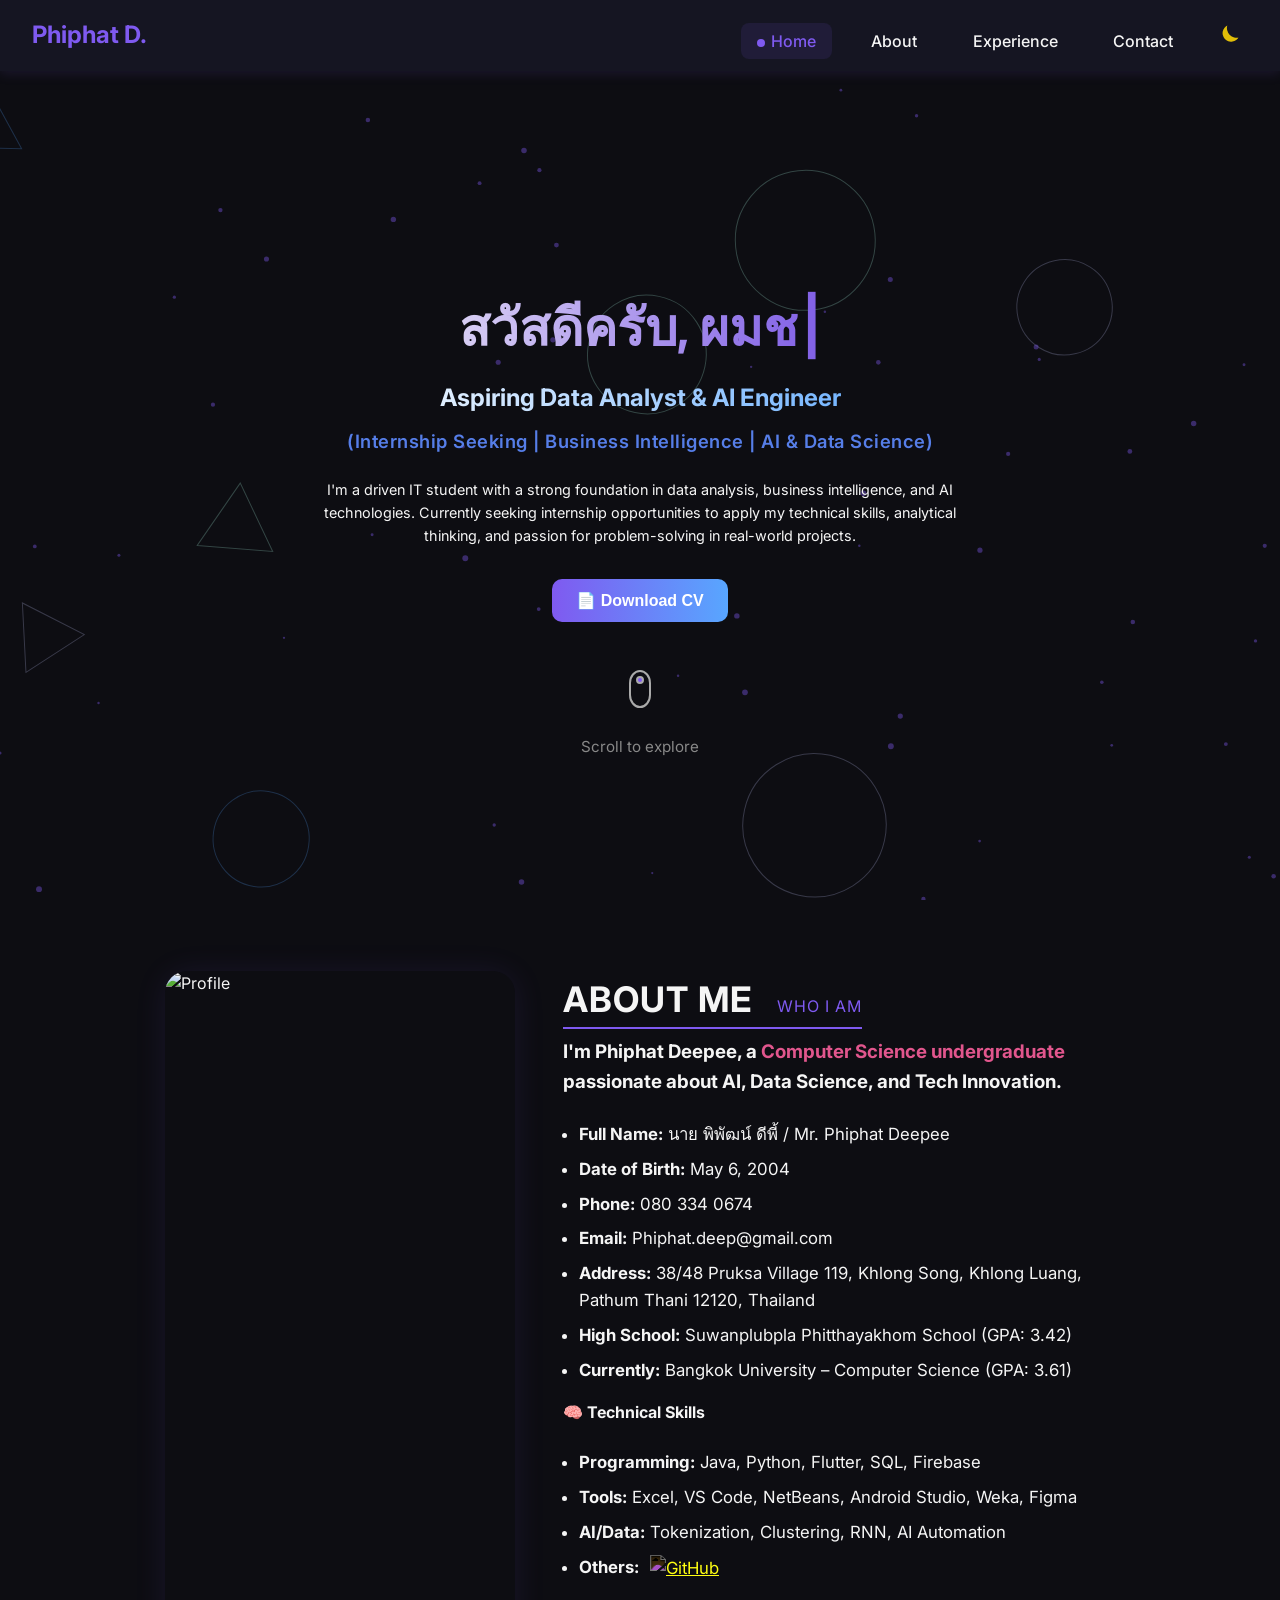
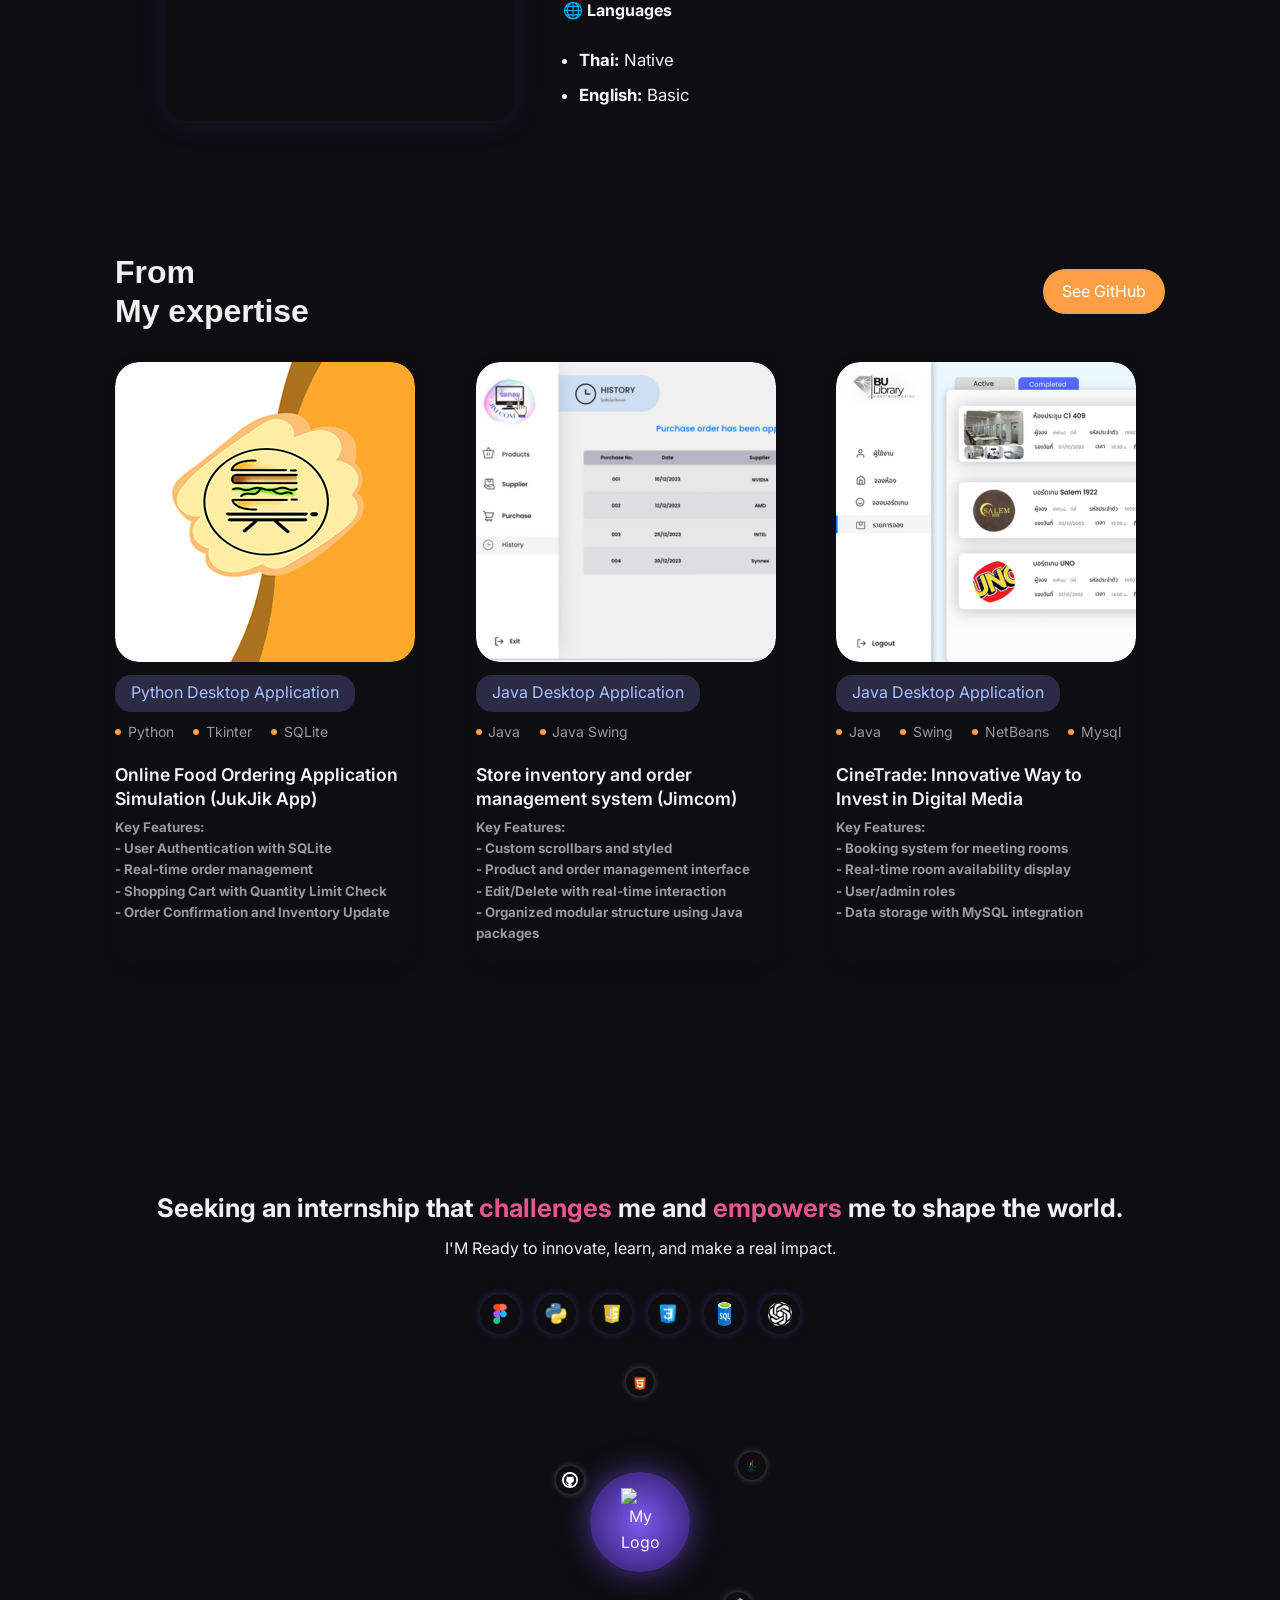
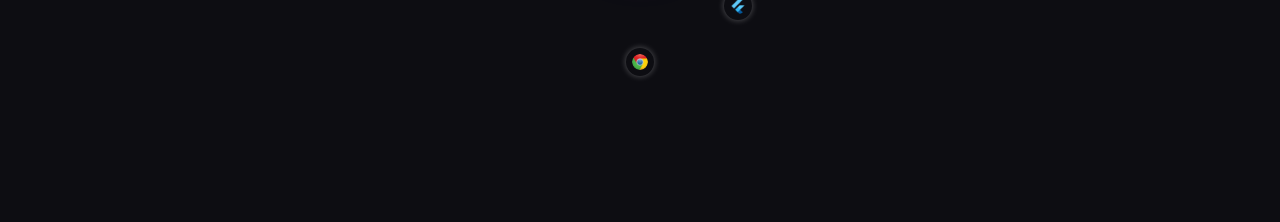
==== commit b50bee6c: "อัพเดธภาพ ตัวเอง" ====
--- a/index.html
+++ b/index.html
@@ -47,7 +47,7 @@
     </section>
     <section class="about-me" id="about">
       <div class="about-container">
-        <img src="aboutme.jpg" alt="Profile" class="about-pic" />
+        <img src="aboutme_2.png" alt="Profile" class="about-pic" />
         <div class="about-detail">
           <h2>ABOUT ME <span>WHO I AM</span></h2>
           <h3>I'm <b>Phiphat Deepee</b>, a <span class="highlight">Computer Science undergraduate</span> passionate about <b>AI</b>, <b>Data Science</b>, and <b>Tech Innovation</b>.</h3>
@@ -82,7 +82,7 @@
     <section class="blog-section" id="experience">
       <div class="blog-header">
         <h2>From <br> My expertise</h2>
-        <a href="https://github.com/PhiphatD" target="_blank" class="see-all-btn">See All</a>
+        <a href="https://github.com/PhiphatD" target="_blank" class="see-all-btn">See GitHub</a>
       </div>
 
       <div class="blog-grid">
@@ -180,6 +180,7 @@
         <img src="icons/JS.webp" alt="JavaScript" />
         <img src="icons/css.png" alt="CSS" />
         <img src="icons/sql.png" alt="SQL" />
+        <img src="icons/chatgpt.png" alt="AI" />
 
       </div>
 
@@ -188,15 +189,15 @@
           <img src="icons/logo-symbol.svg" alt="My Logo" />
         </div>
         <div class="orbit orbit-1">
-          <img src="icons/linkedin.svg" />
-          <img src="icons/github.svg" />
-          <img src="icons/google.svg" />
-          <img src="icons/js.svg" />
-          <img src="icons/figma.svg" />
-        </div>
-      </div>
-    </section>
-
+          <img src="icons/HTML5.png" />
+          <img src="icons/Java.webp" />
+          <img src="icons/flutter.png" />
+          <img src="icons/google.webp" />
+          <img src="icons/GitHub_Invertocat_Logo.jpg" />
+        </div>
+      </div>
+    </section>
+    
   </main>
   <script src="script.js"></script>
 </body>
--- a/style.css
+++ b/style.css
@@ -260,6 +260,7 @@
       pointer-events: auto;
     }
     .about-container {
+      margin-left: 100px;
       max-width: 950px;
       margin: auto;
       display: flex;
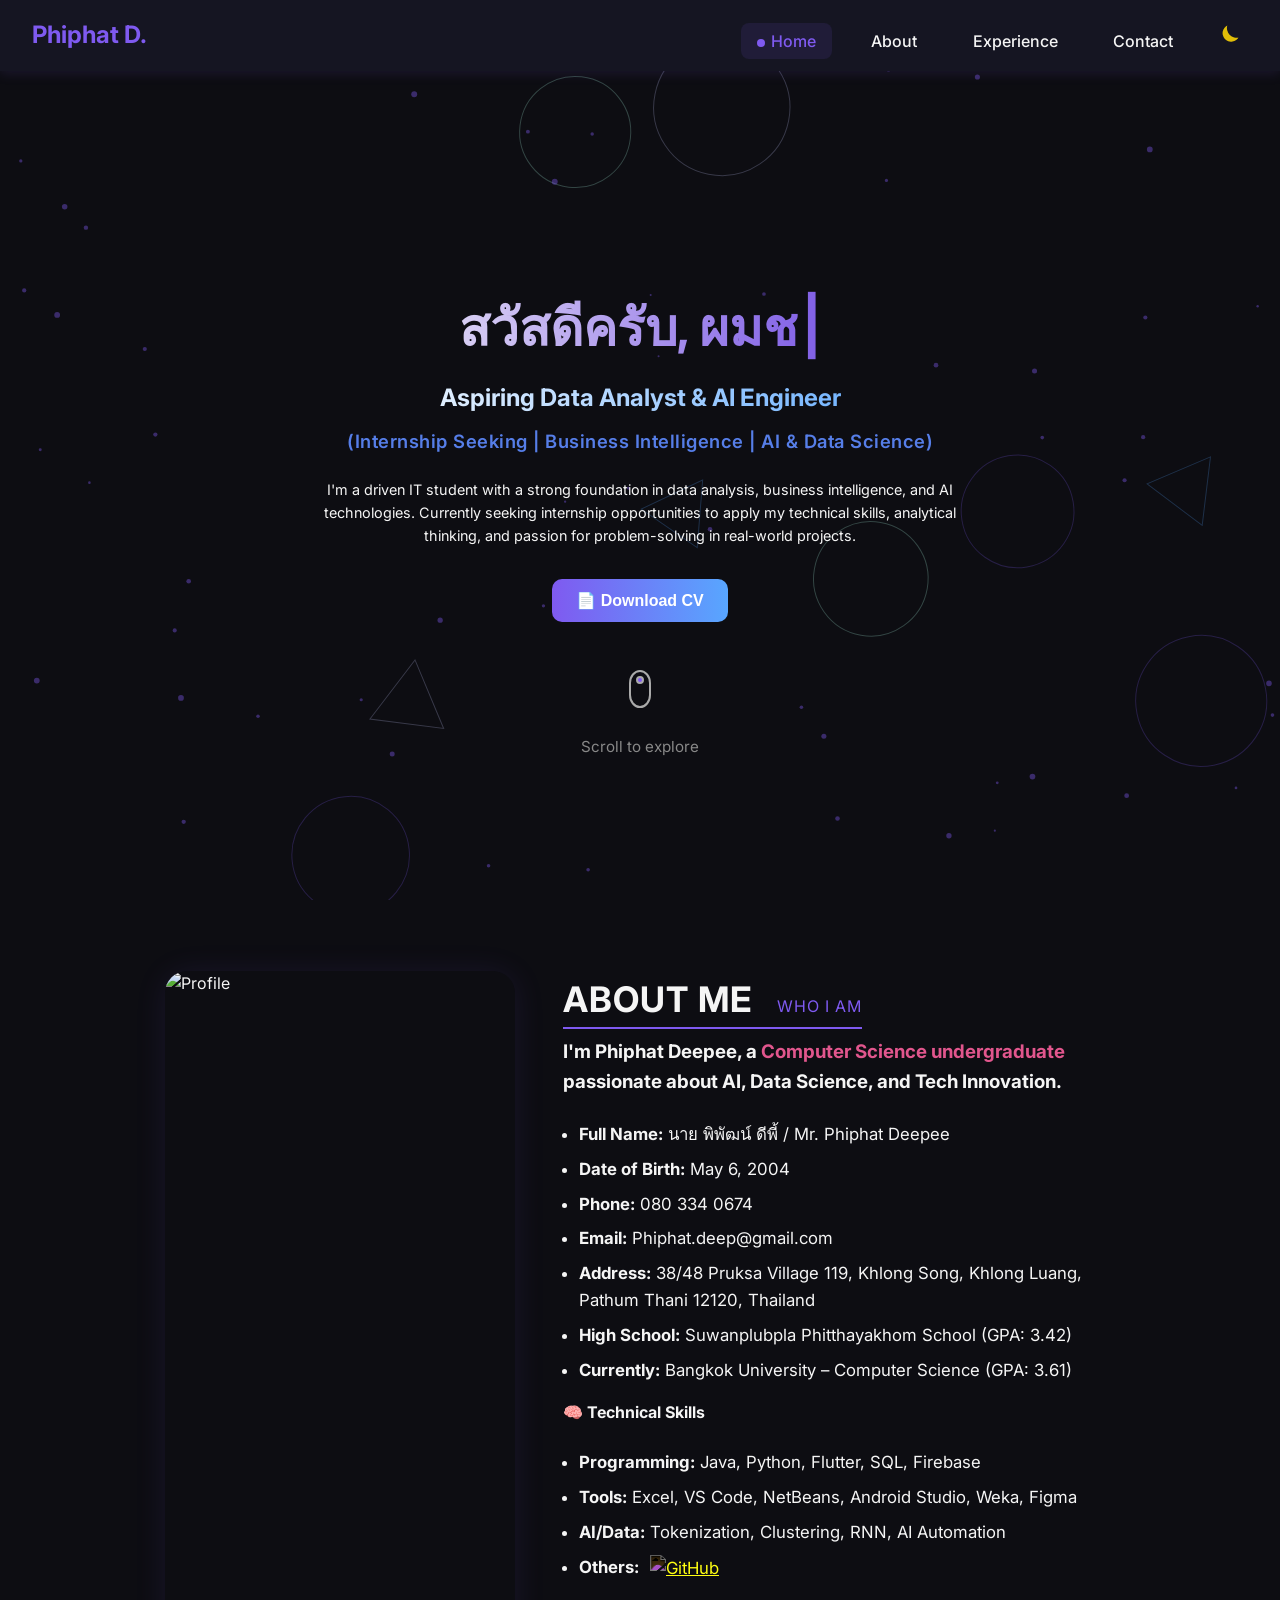
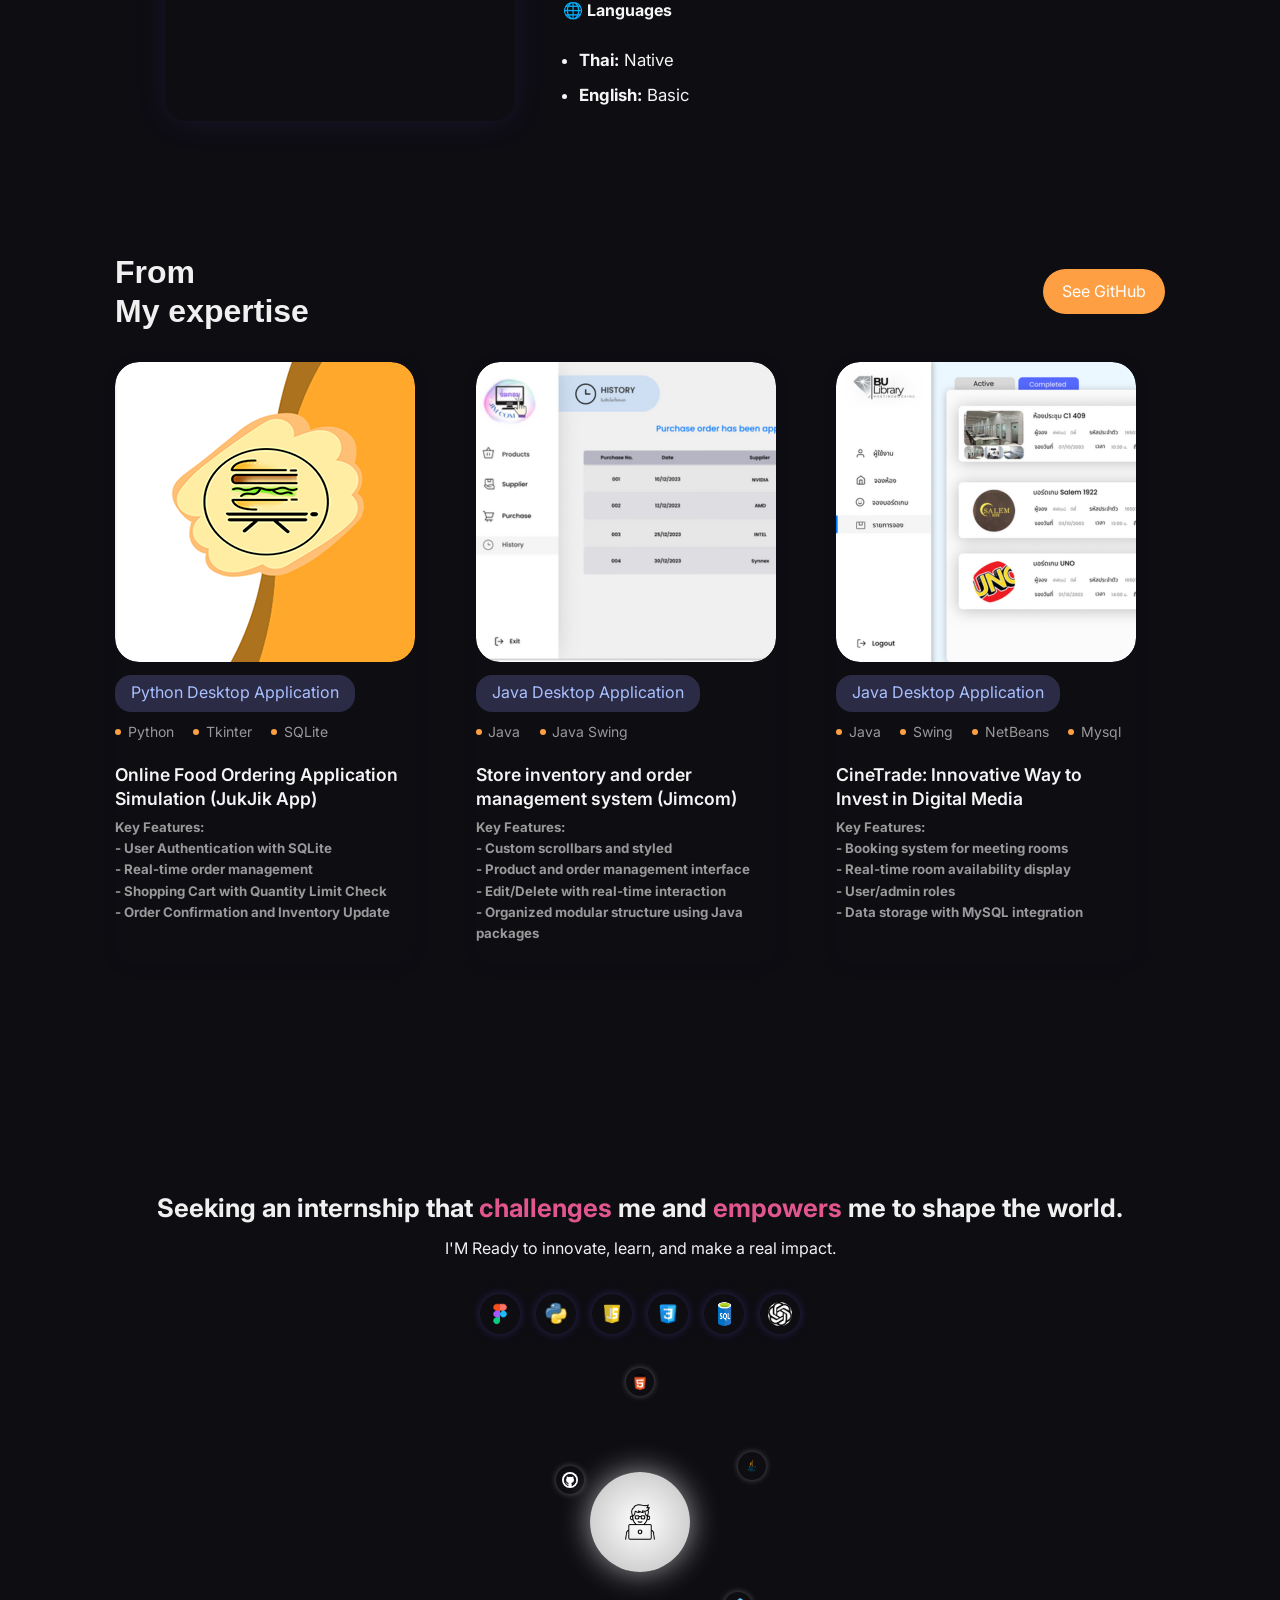
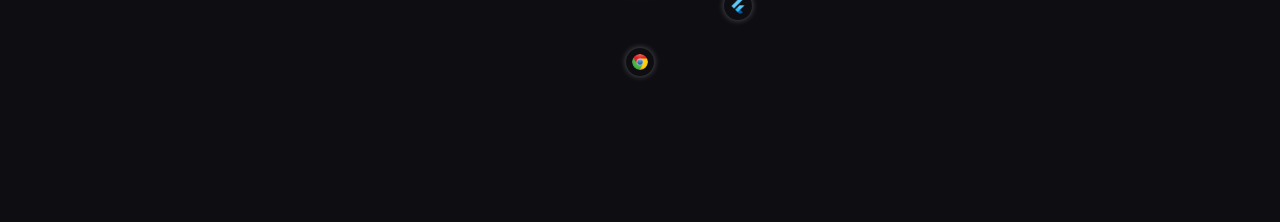
==== commit 77e459c6: "Full Set logo" ====
--- a/index.html
+++ b/index.html
@@ -186,7 +186,7 @@
 
       <div class="orbital-container">
         <div class="orbital-center">
-          <img src="icons/logo-symbol.svg" alt="My Logo" />
+          <img src="icons/Coding.jpg" alt="My Logo" />
         </div>
         <div class="orbit orbit-1">
           <img src="icons/HTML5.png" />
--- a/style.css
+++ b/style.css
@@ -736,12 +736,12 @@
   width: 100px;
   height: 100px;
   transform: translate(-50%, -50%);
-  background: radial-gradient(circle, #7f5af0 0%, #2a1661 100%);
+  background: radial-gradient(circle, #ffffff 0%, #bdbdbe 100%);
   border-radius: 50%;
   display: flex;
   align-items: center;
   justify-content: center;
-  box-shadow: 0 0 30px rgba(127, 90, 240, 0.6);
+  box-shadow: 0 0 30px rgba(255, 255, 255, 0.6);
 }
 
 .orbital-center img {
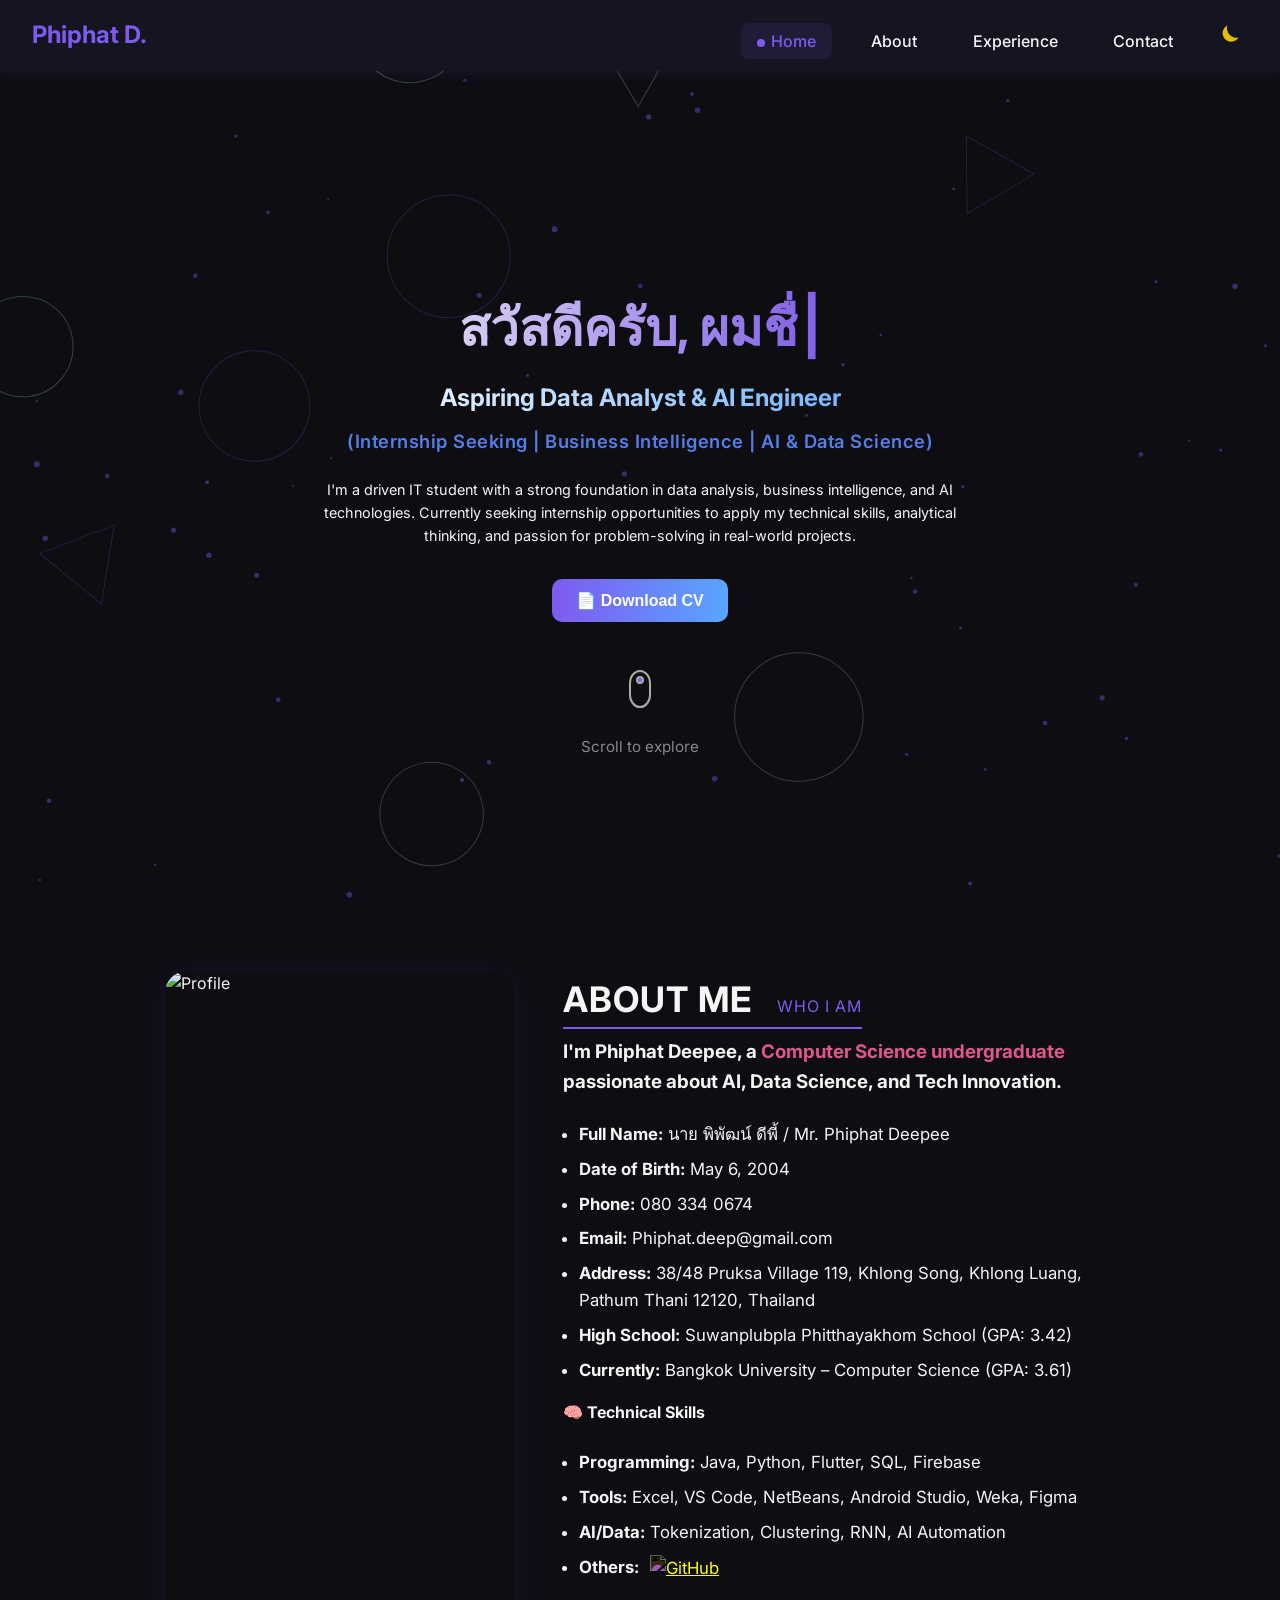
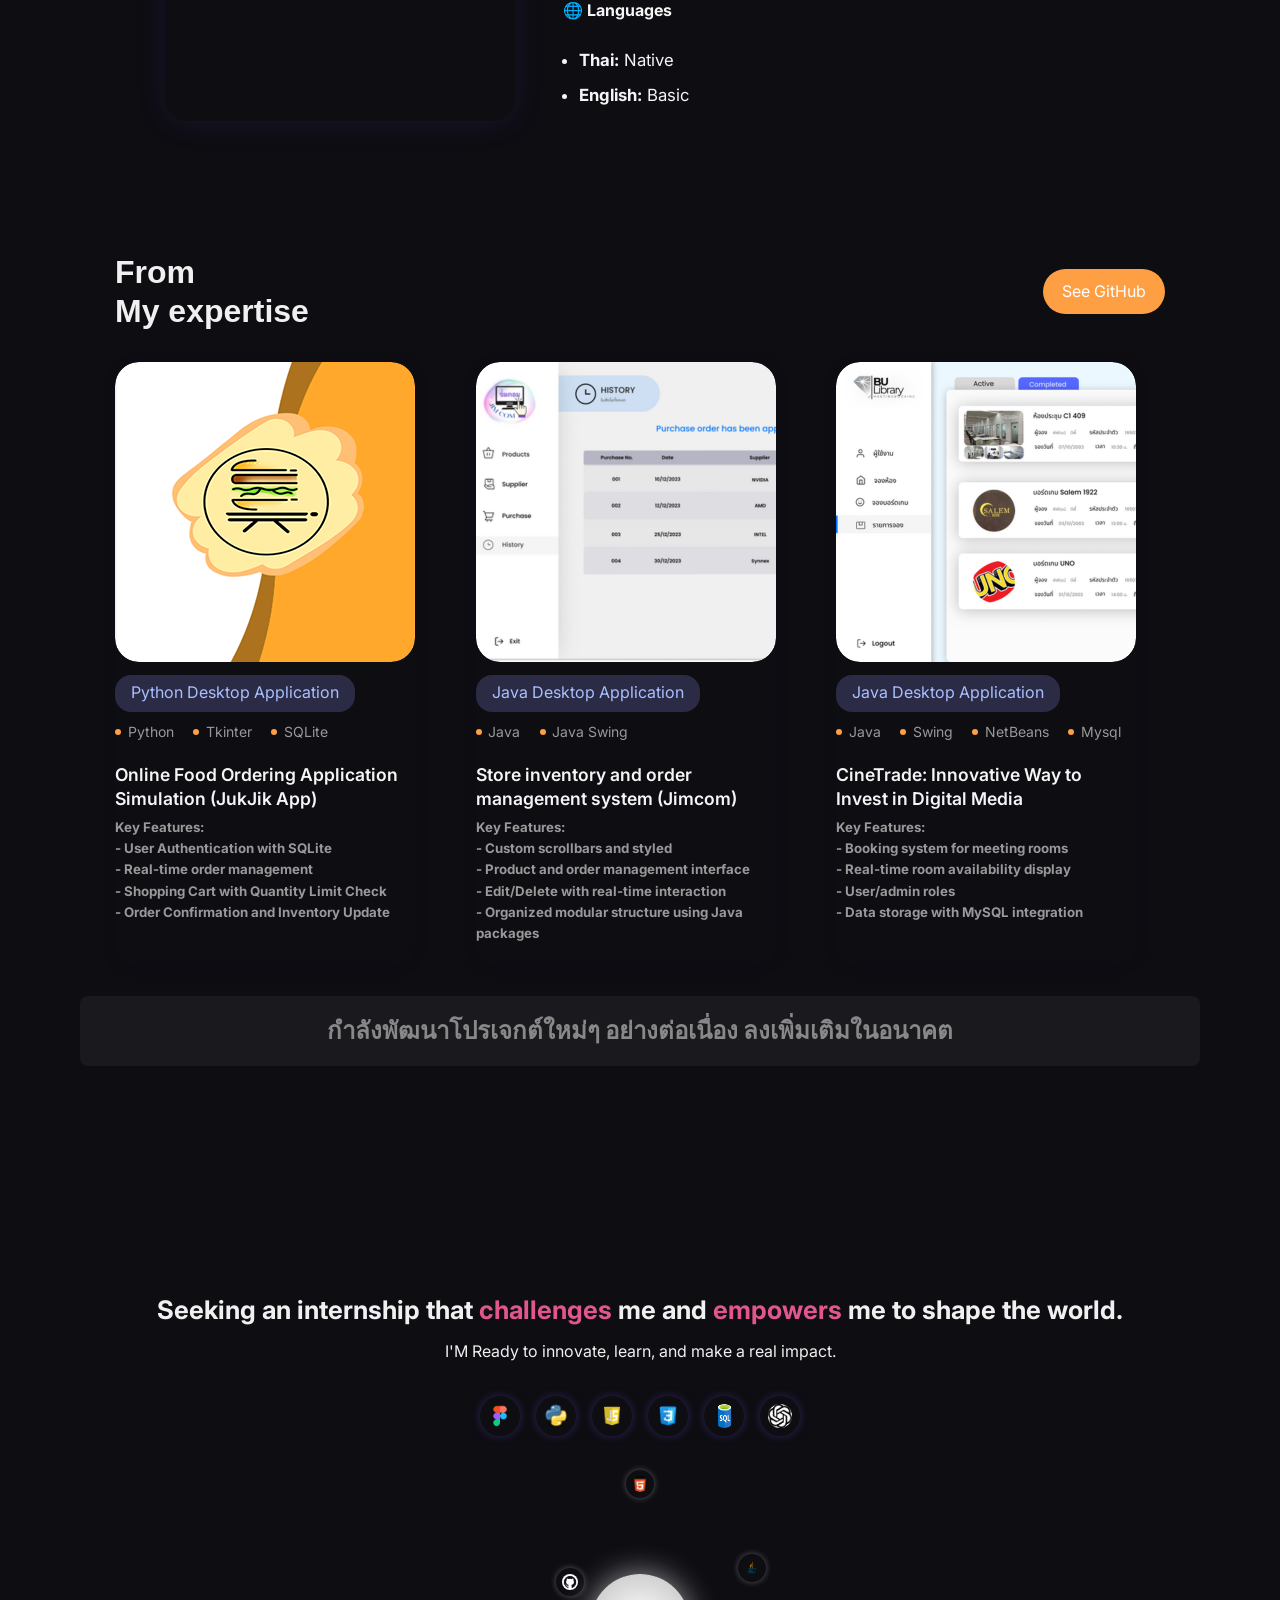
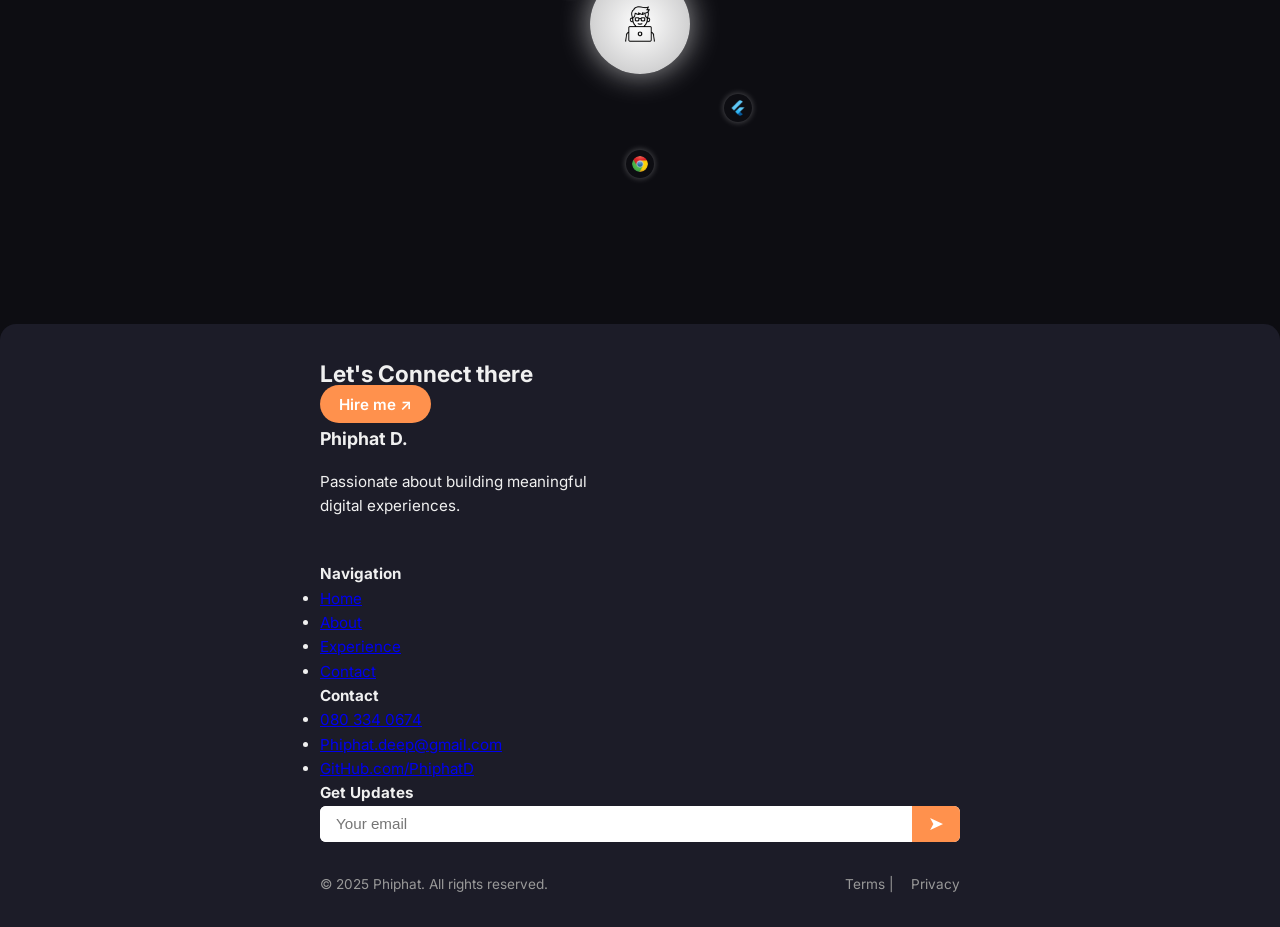
==== commit 48f7914d: "ปรับแก้สมบูรณร์ในระดับหนึ่ง" ====
--- a/index.html
+++ b/index.html
@@ -165,8 +165,8 @@
             - Data storage with MySQL integration<br>
 
         </div>
-
-      </div>
+      </div>
+      <h1 class="blog-footer">กำลังพัฒนาโปรเจกต์ใหม่ๆ อย่างต่อเนื่อง ลงเพิ่มเติมในอนาคต</h1>
     </section>
     <section id="tech-orbit" class="tech-showcase">
       <h2>
@@ -197,8 +197,68 @@
         </div>
       </div>
     </section>
-    
   </main>
+  <footer id="contact" class="footer">
+  <div class="footer-container">
+    <div class="footer-header">
+      <h2>Let's Connect there</h2>
+      <a class="hire-btn" href="#contact">Hire me ↗</a>
+    </div>
+
+    <div class="footer-grid">
+      <!-- Brand / Social -->
+      <div class="footer-brand">
+        <h3>Phiphat D.</h3>
+        <p>Passionate about building meaningful digital experiences.</p>
+        <div class="social-icons">
+          <a href="#"><i class="fa-brands fa-facebook-f"></i></a>
+          <a href="#"><i class="fa-brands fa-line"></i></a>
+          <a href="#"><i class="fa-brands fa-github"></i></a>
+          <a href="#"><i class="fa-brands fa-linkedin-in"></i></a>
+        </div>
+      </div>
+
+      <!-- Navigation -->
+      <div class="footer-column">
+        <h4>Navigation</h4>
+        <ul>
+          <li><a href="#home">Home</a></li>
+          <li><a href="#about">About</a></li>
+          <li><a href="#experience">Experience</a></li>
+          <li><a href="#contact">Contact</a></li>
+        </ul>
+      </div>
+
+      <!-- Contact Info -->
+      <div class="footer-column">
+        <h4>Contact</h4>
+        <ul>
+          <li><a href="tel:0803340674">080 334 0674</a></li>
+          <li><a href="mailto:Phiphat.deep@gmail.com">Phiphat.deep@gmail.com</a></li>
+          <li><a href="https://github.com/PhiphatD" target="_blank">GitHub.com/PhiphatD</a></li>
+        </ul>
+      </div>
+
+      <!-- Subscribe -->
+      <div class="footer-column">
+        <h4>Get Updates</h4>
+        <form class="subscribe-form">
+          <input type="email" placeholder="Your email" required />
+          <button type="submit">➤</button>
+        </form>
+      </div>
+    </div>
+
+    <div class="footer-bottom">
+      <p>© 2025 Phiphat. All rights reserved.</p>
+      <div class="footer-policy">
+        <a href="#">Terms</a> | <a href="#">Privacy</a>
+      </div>
+    </div>
+  </div>
+  </footer>
+
+
   <script src="script.js"></script>
 </body>
 </html>
--- a/style.css
+++ b/style.css
@@ -781,3 +781,147 @@
   from { transform: translate(-50%,-50%) rotate(0deg); }
   to   { transform: translate(-50%,-50%) rotate(360deg); }
 }
+.footer {
+  scroll-margin-top: 80px;
+  background: #1c1c28;
+  color: #f0f0f0;
+  padding: 2rem 20rem 2rem;
+  font-size: 0.95rem;
+  margin-top: srem;
+  border-top-left-radius: 1rem;
+  border-top-right-radius: 1rem;
+}
+
+.footer-top {
+  display: flex;
+  justify-content: space-between;
+  align-items: center;
+  flex-wrap: wrap;
+  margin-bottom: 2.5rem;
+}
+
+.footer-top h2 {
+  font-size: 2rem;
+  font-weight: 700;
+}
+
+.hire-btn {
+  background: #ff914d;
+  color: white;
+  padding: 0.6rem 1.2rem;
+  border-radius: 30px;
+  text-decoration: none;
+  font-weight: 600;
+  transition: background 0.3s;
+}
+.hire-btn:hover {
+  background: #e86d20;
+}
+
+.footer-content {
+  display: flex;
+  flex-wrap: wrap;
+  gap: 3rem;
+  justify-content: space-between;
+  border-top: 1px solid #333;
+  border-bottom: 1px solid #333;
+  padding: 2rem 0;
+}
+
+.footer-brand {
+  max-width: 300px;
+}
+.footer-brand h3 {
+  margin-top: 0.5rem;
+}
+.footer-brand p {
+  margin: 1rem 0;
+}
+.social-icons a {
+  margin-right: 0.8rem;
+  font-size: 1.1rem;
+  color: #f0f0f0;
+}
+.social-icons a:hover {
+  color: var(--primary);
+}
+
+.footer-links {
+  display: flex;
+  flex-wrap: wrap;
+  gap: 2rem;
+}
+.footer-links h4 {
+  margin-bottom: 0.7rem;
+  color: #ff914d;
+}
+.footer-links ul {
+  list-style: none;
+  padding: 0;
+}
+.footer-links li {
+  margin-bottom: 0.4rem;
+}
+.footer-links a {
+  text-decoration: none;
+  color: #ccc;
+}
+.footer-links a:hover {
+  color: var(--primary);
+}
+
+.subscribe-form {
+  display: flex;
+  overflow: hidden;
+  border-radius: 6px;
+  background: white;
+}
+.subscribe-form input {
+  border: none;
+  padding: 0.6rem 1rem;
+  outline: none;
+  flex: 1;
+  font-size: 0.95rem;
+}
+.subscribe-form button {
+  background: #ff914d;
+  color: white;
+  padding: 0 1rem;
+  font-size: 1.2rem;
+  border: none;
+  cursor: pointer;
+}
+.subscribe-form button:hover {
+  background: #e86d20;
+}
+
+.footer-bottom {
+  display: flex;
+  justify-content: space-between;
+  flex-wrap: wrap;
+  margin-top: 2rem;
+  font-size: 0.85rem;
+  color: #666;
+}
+body.dark-mode .footer-bottom {
+  color: #999;
+}
+
+.footer-policy a {
+  text-decoration: none;
+  color: inherit;
+  margin-left: 0.8rem;
+}
+.footer-policy a:hover {
+  color: var(--primary);
+}
+
+.blog-footer {
+  text-align: center;
+  margin-top: 2rem;
+  font-size: 1.5rem;
+  color: #888;
+  padding: 1rem;
+  background: rgba(255, 255, 255, 0.05);
+  border-radius: 8px;
+}
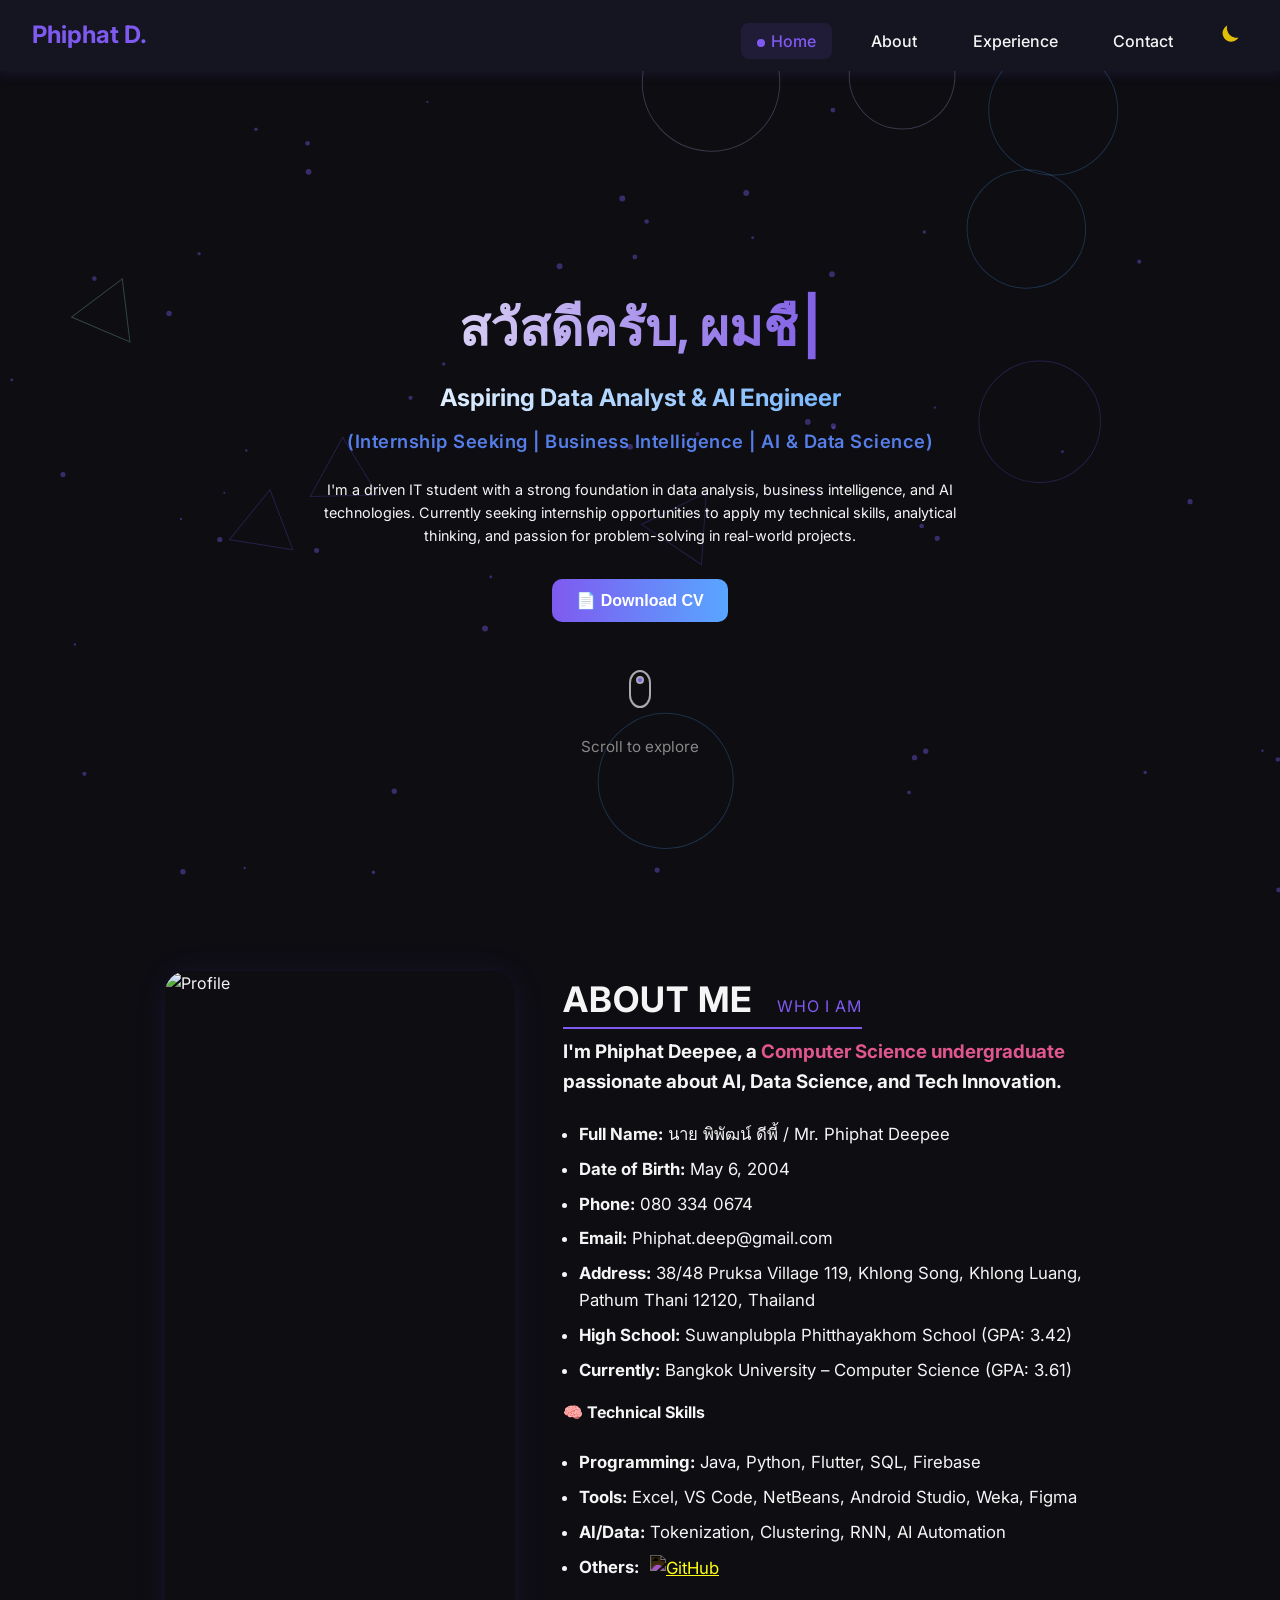
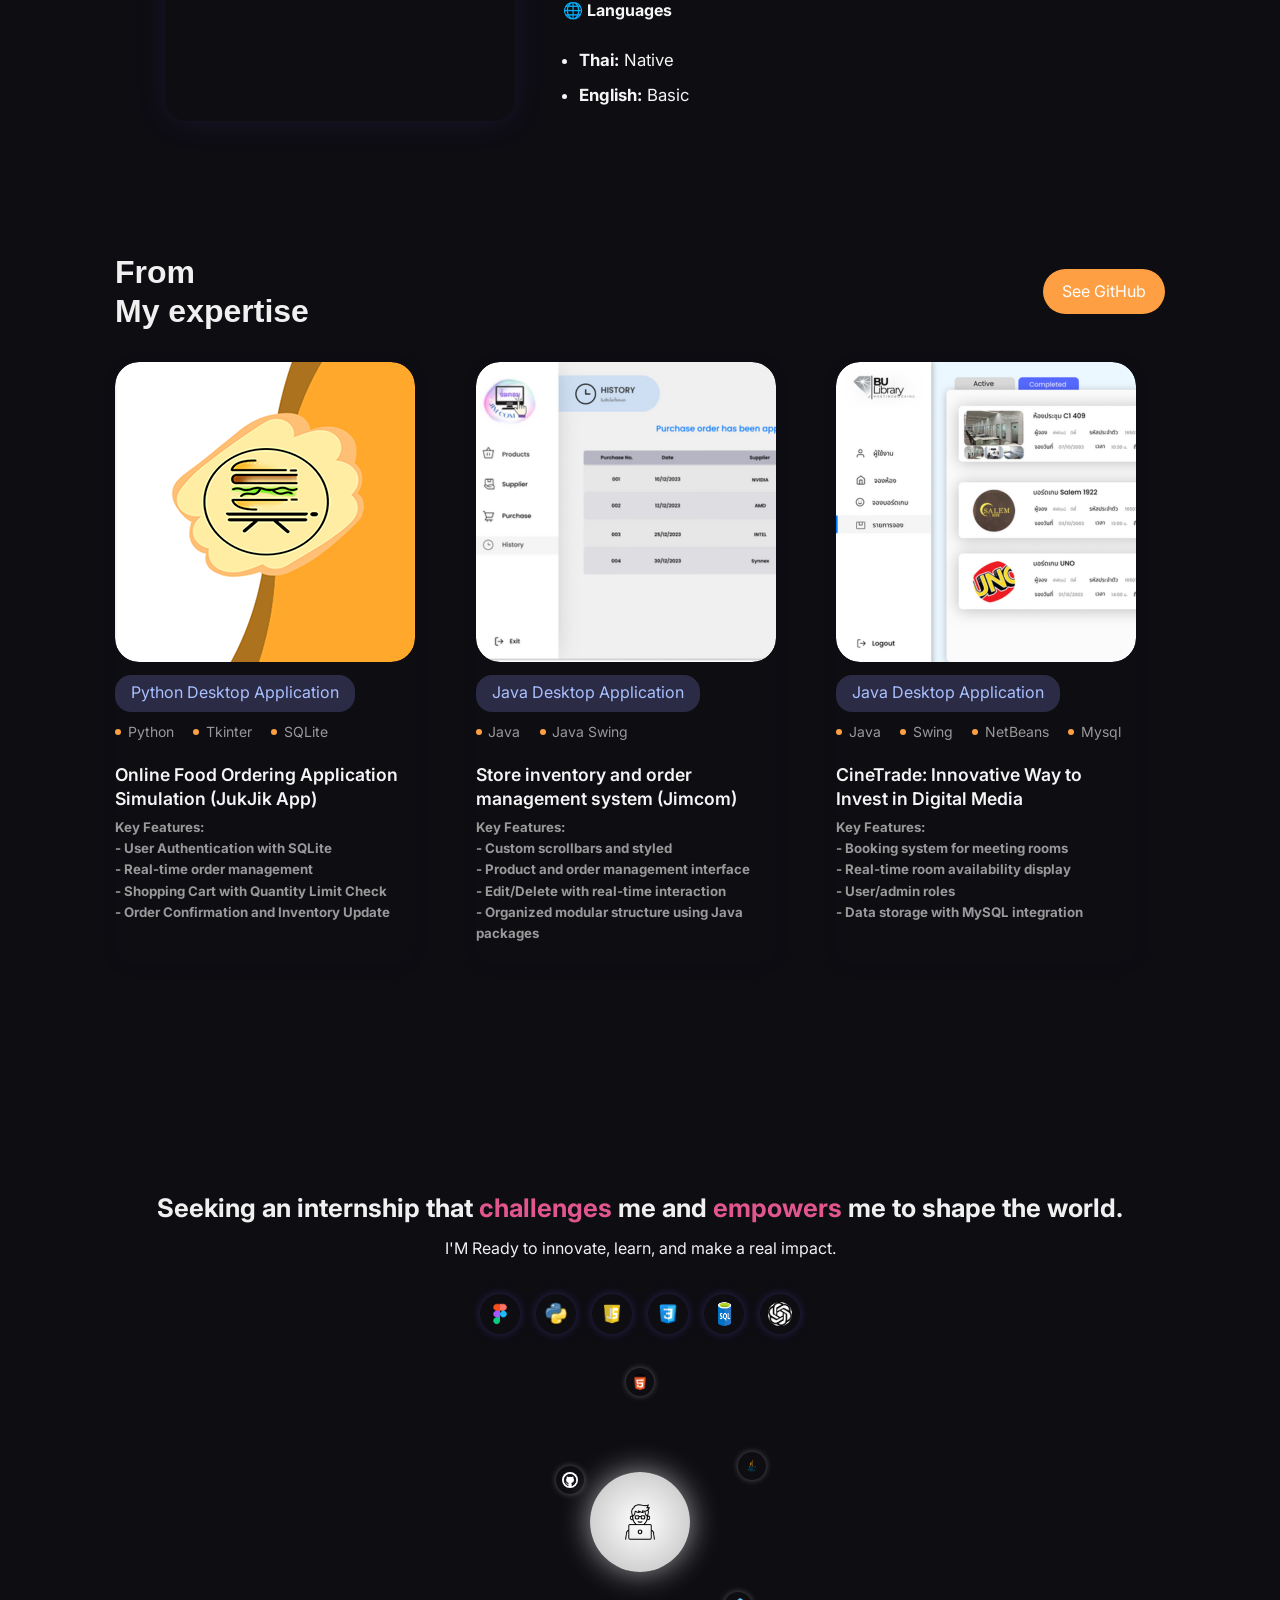
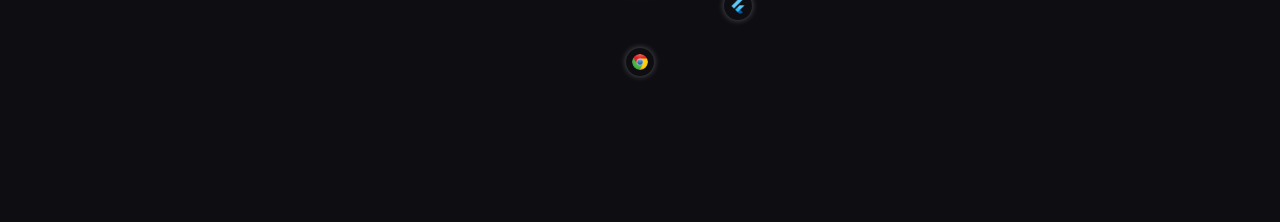
==== commit e5c5434b: "Revert "ปรับแก้สมบูรณร์ในระดับหนึ่ง" This reverts commit 48f7914d70d7577889e3289b58cad27d93f9c1f1." ====
--- a/index.html
+++ b/index.html
@@ -165,8 +165,8 @@
             - Data storage with MySQL integration<br>
 
         </div>
-      </div>
-      <h1 class="blog-footer">กำลังพัฒนาโปรเจกต์ใหม่ๆ อย่างต่อเนื่อง ลงเพิ่มเติมในอนาคต</h1>
+
+      </div>
     </section>
     <section id="tech-orbit" class="tech-showcase">
       <h2>
@@ -197,68 +197,8 @@
         </div>
       </div>
     </section>
+    
   </main>
-  <footer id="contact" class="footer">
-  <div class="footer-container">
-    <div class="footer-header">
-      <h2>Let's Connect there</h2>
-      <a class="hire-btn" href="#contact">Hire me ↗</a>
-    </div>
-
-    <div class="footer-grid">
-      <!-- Brand / Social -->
-      <div class="footer-brand">
-        <h3>Phiphat D.</h3>
-        <p>Passionate about building meaningful digital experiences.</p>
-        <div class="social-icons">
-          <a href="#"><i class="fa-brands fa-facebook-f"></i></a>
-          <a href="#"><i class="fa-brands fa-line"></i></a>
-          <a href="#"><i class="fa-brands fa-github"></i></a>
-          <a href="#"><i class="fa-brands fa-linkedin-in"></i></a>
-        </div>
-      </div>
-
-      <!-- Navigation -->
-      <div class="footer-column">
-        <h4>Navigation</h4>
-        <ul>
-          <li><a href="#home">Home</a></li>
-          <li><a href="#about">About</a></li>
-          <li><a href="#experience">Experience</a></li>
-          <li><a href="#contact">Contact</a></li>
-        </ul>
-      </div>
-
-      <!-- Contact Info -->
-      <div class="footer-column">
-        <h4>Contact</h4>
-        <ul>
-          <li><a href="tel:0803340674">080 334 0674</a></li>
-          <li><a href="mailto:Phiphat.deep@gmail.com">Phiphat.deep@gmail.com</a></li>
-          <li><a href="https://github.com/PhiphatD" target="_blank">GitHub.com/PhiphatD</a></li>
-        </ul>
-      </div>
-
-      <!-- Subscribe -->
-      <div class="footer-column">
-        <h4>Get Updates</h4>
-        <form class="subscribe-form">
-          <input type="email" placeholder="Your email" required />
-          <button type="submit">➤</button>
-        </form>
-      </div>
-    </div>
-
-    <div class="footer-bottom">
-      <p>© 2025 Phiphat. All rights reserved.</p>
-      <div class="footer-policy">
-        <a href="#">Terms</a> | <a href="#">Privacy</a>
-      </div>
-    </div>
-  </div>
-  </footer>
-
-
   <script src="script.js"></script>
 </body>
 </html>
--- a/style.css
+++ b/style.css
@@ -781,147 +781,3 @@
   from { transform: translate(-50%,-50%) rotate(0deg); }
   to   { transform: translate(-50%,-50%) rotate(360deg); }
 }
-.footer {
-  scroll-margin-top: 80px;
-  background: #1c1c28;
-  color: #f0f0f0;
-  padding: 2rem 20rem 2rem;
-  font-size: 0.95rem;
-  margin-top: srem;
-  border-top-left-radius: 1rem;
-  border-top-right-radius: 1rem;
-}
-
-.footer-top {
-  display: flex;
-  justify-content: space-between;
-  align-items: center;
-  flex-wrap: wrap;
-  margin-bottom: 2.5rem;
-}
-
-.footer-top h2 {
-  font-size: 2rem;
-  font-weight: 700;
-}
-
-.hire-btn {
-  background: #ff914d;
-  color: white;
-  padding: 0.6rem 1.2rem;
-  border-radius: 30px;
-  text-decoration: none;
-  font-weight: 600;
-  transition: background 0.3s;
-}
-.hire-btn:hover {
-  background: #e86d20;
-}
-
-.footer-content {
-  display: flex;
-  flex-wrap: wrap;
-  gap: 3rem;
-  justify-content: space-between;
-  border-top: 1px solid #333;
-  border-bottom: 1px solid #333;
-  padding: 2rem 0;
-}
-
-.footer-brand {
-  max-width: 300px;
-}
-.footer-brand h3 {
-  margin-top: 0.5rem;
-}
-.footer-brand p {
-  margin: 1rem 0;
-}
-.social-icons a {
-  margin-right: 0.8rem;
-  font-size: 1.1rem;
-  color: #f0f0f0;
-}
-.social-icons a:hover {
-  color: var(--primary);
-}
-
-.footer-links {
-  display: flex;
-  flex-wrap: wrap;
-  gap: 2rem;
-}
-.footer-links h4 {
-  margin-bottom: 0.7rem;
-  color: #ff914d;
-}
-.footer-links ul {
-  list-style: none;
-  padding: 0;
-}
-.footer-links li {
-  margin-bottom: 0.4rem;
-}
-.footer-links a {
-  text-decoration: none;
-  color: #ccc;
-}
-.footer-links a:hover {
-  color: var(--primary);
-}
-
-.subscribe-form {
-  display: flex;
-  overflow: hidden;
-  border-radius: 6px;
-  background: white;
-}
-.subscribe-form input {
-  border: none;
-  padding: 0.6rem 1rem;
-  outline: none;
-  flex: 1;
-  font-size: 0.95rem;
-}
-.subscribe-form button {
-  background: #ff914d;
-  color: white;
-  padding: 0 1rem;
-  font-size: 1.2rem;
-  border: none;
-  cursor: pointer;
-}
-.subscribe-form button:hover {
-  background: #e86d20;
-}
-
-.footer-bottom {
-  display: flex;
-  justify-content: space-between;
-  flex-wrap: wrap;
-  margin-top: 2rem;
-  font-size: 0.85rem;
-  color: #666;
-}
-body.dark-mode .footer-bottom {
-  color: #999;
-}
-
-.footer-policy a {
-  text-decoration: none;
-  color: inherit;
-  margin-left: 0.8rem;
-}
-.footer-policy a:hover {
-  color: var(--primary);
-}
-
-.blog-footer {
-  text-align: center;
-  margin-top: 2rem;
-  font-size: 1.5rem;
-  color: #888;
-  padding: 1rem;
-  background: rgba(255, 255, 255, 0.05);
-  border-radius: 8px;
-}
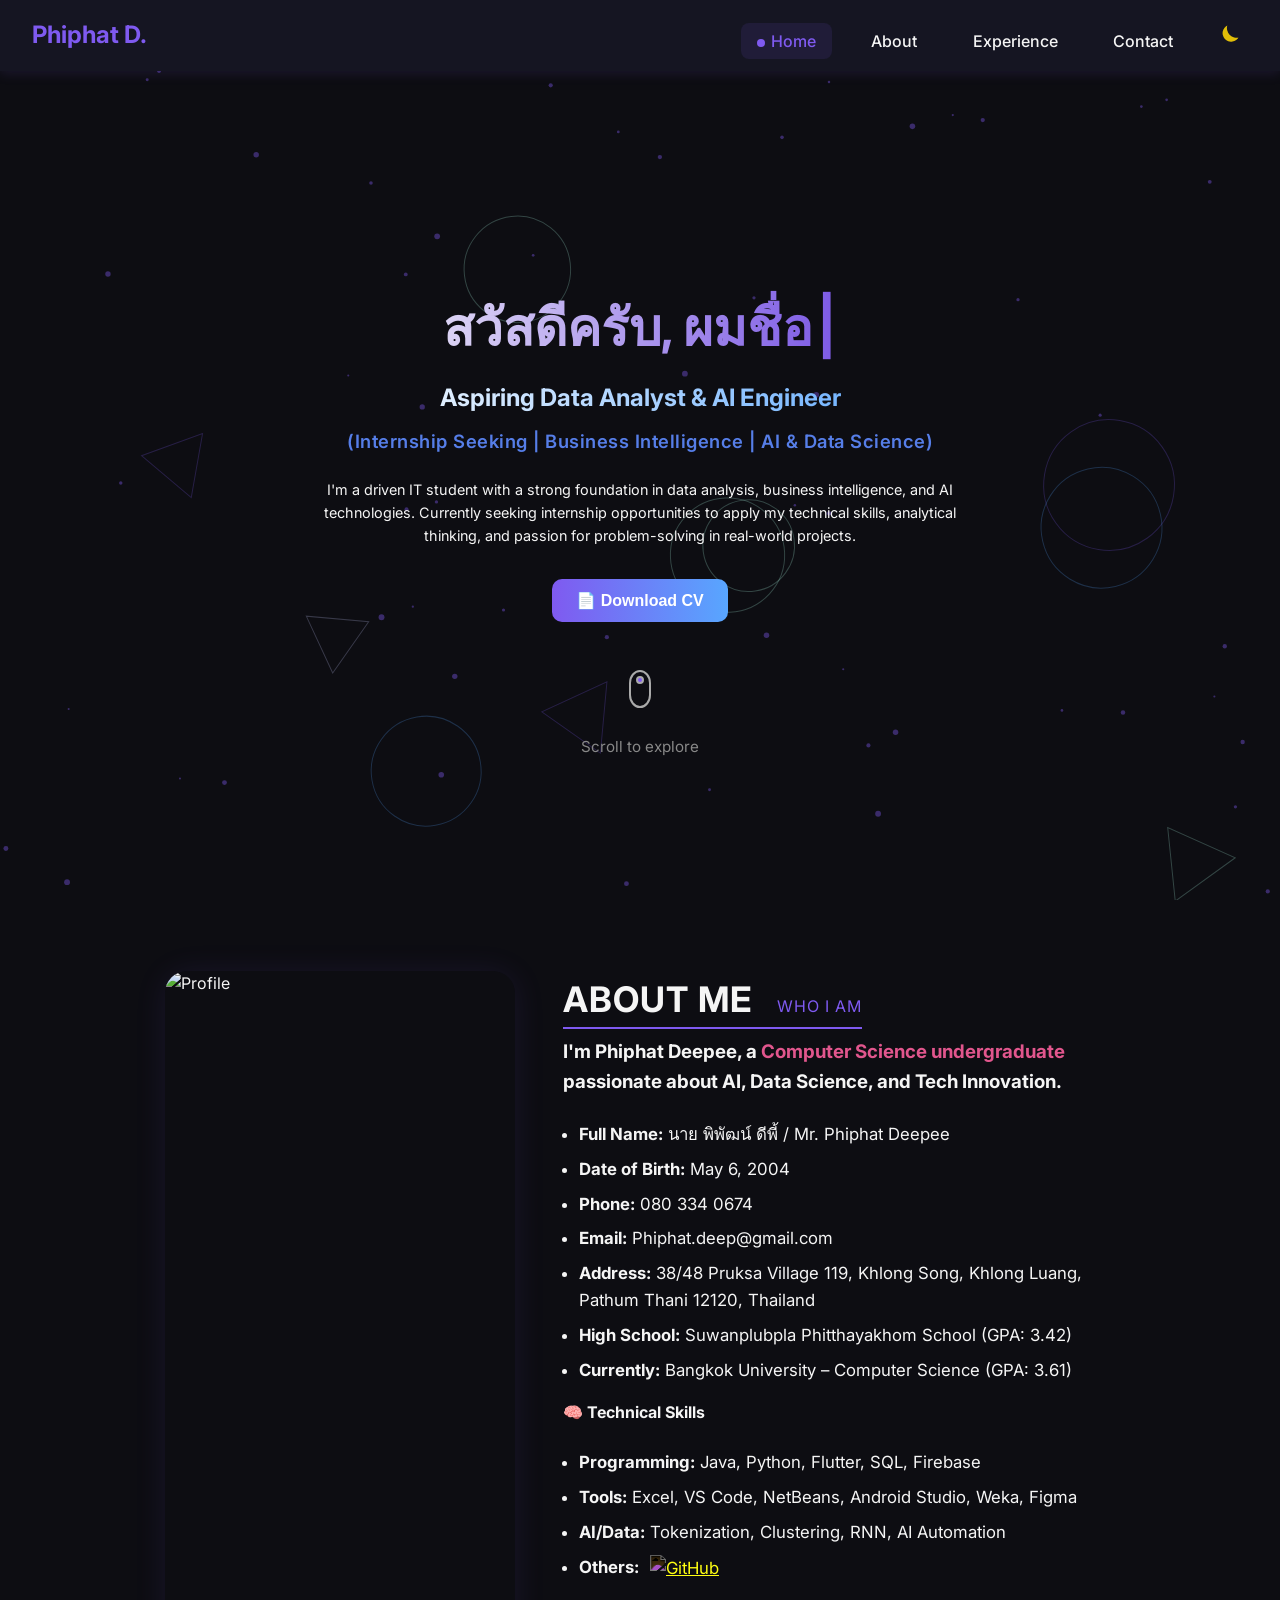
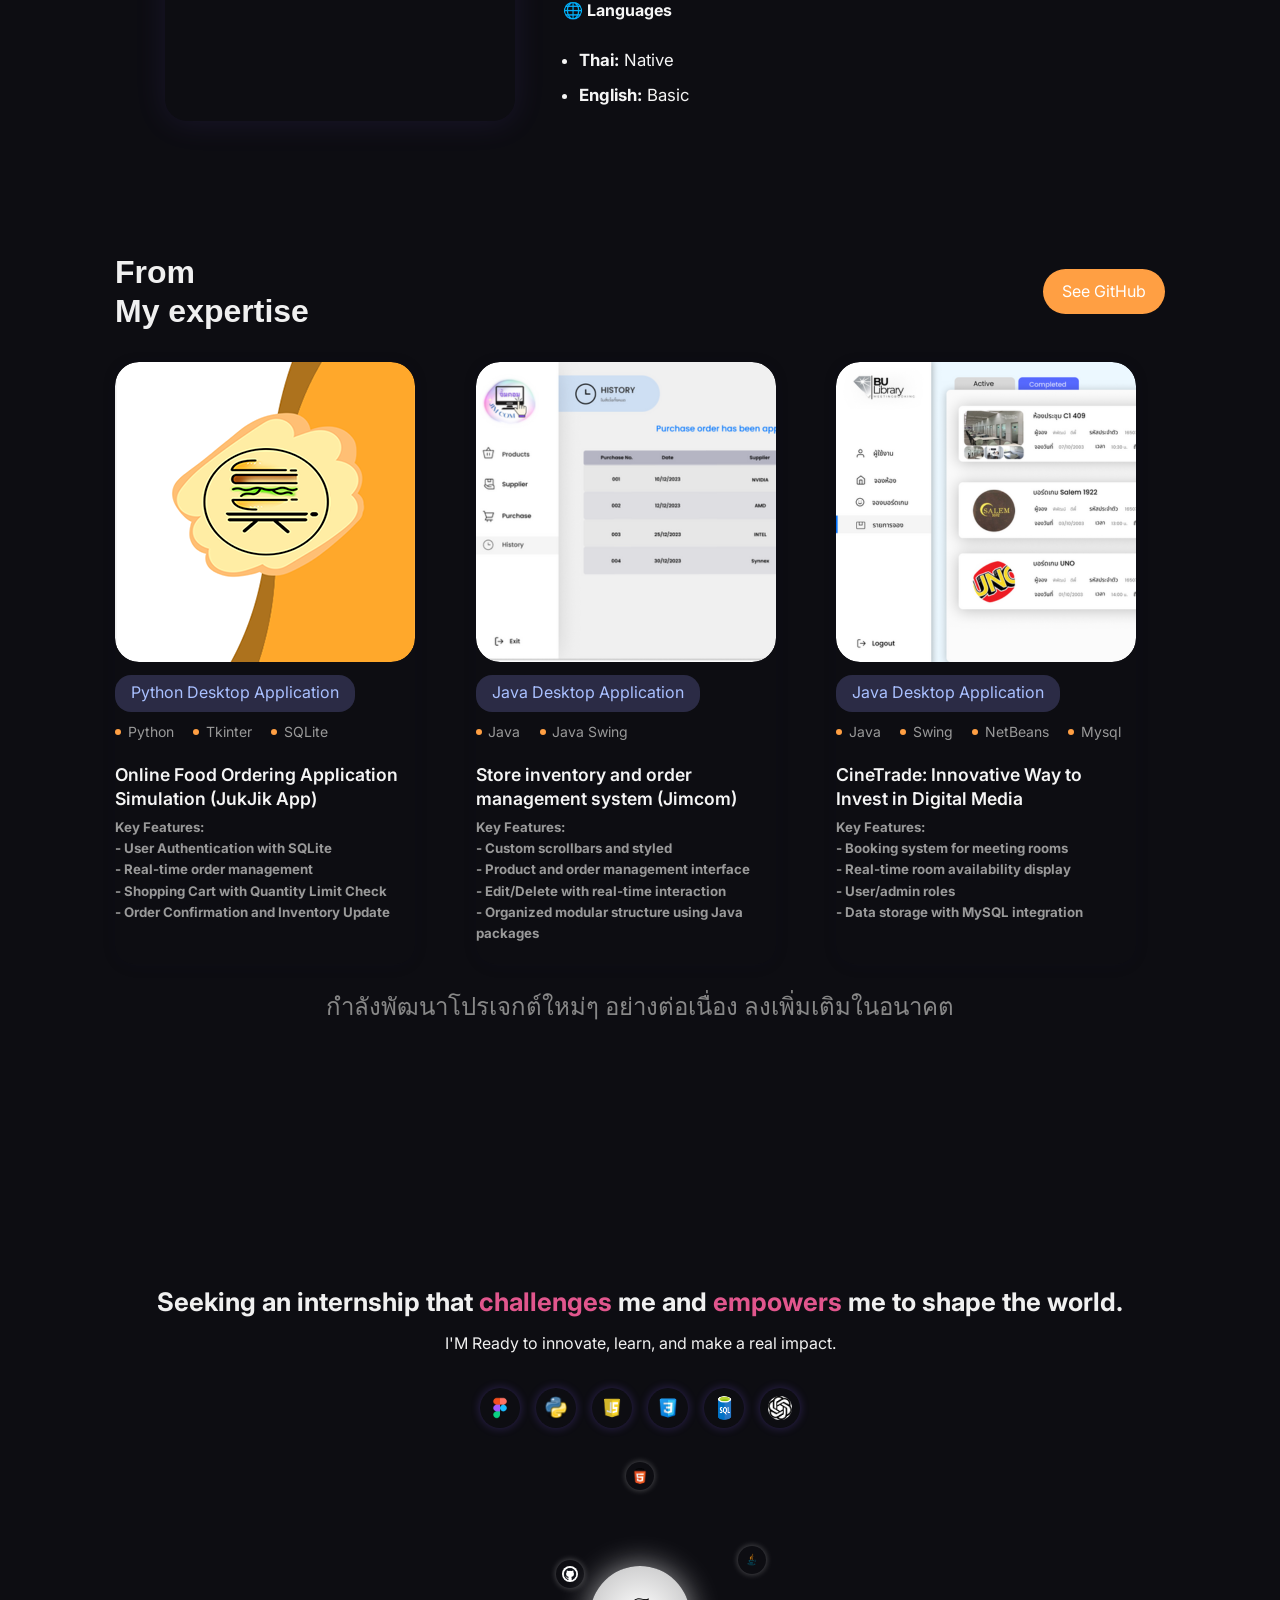
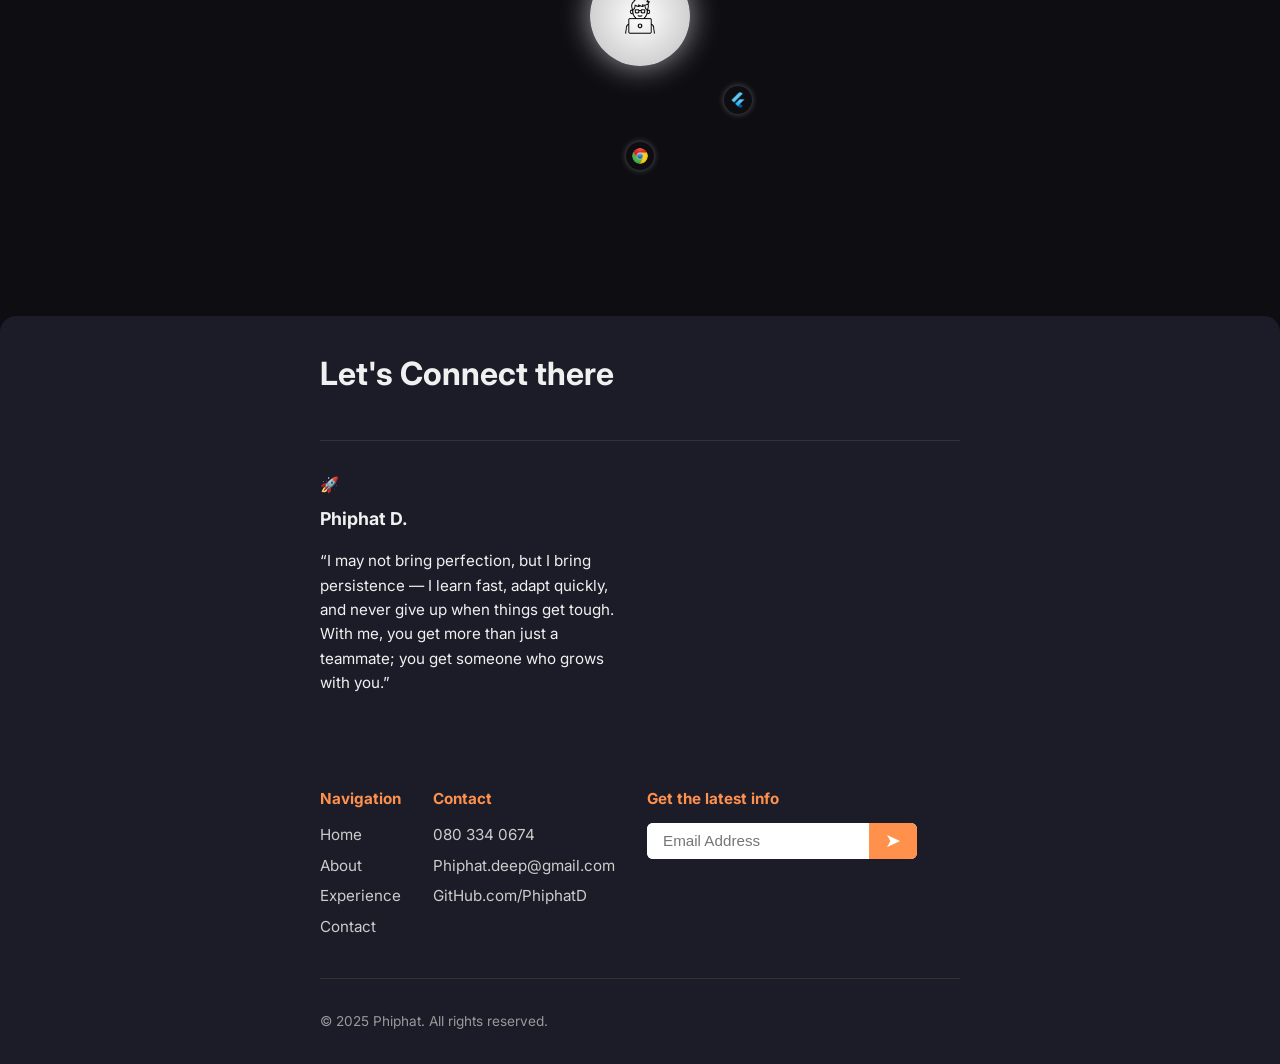
==== commit a031e4f0: "แก้บัค" ====
--- a/index.html
+++ b/index.html
@@ -165,8 +165,8 @@
             - Data storage with MySQL integration<br>
 
         </div>
-
-      </div>
+      </div>
+      <h1 class="blog-footer">กำลังพัฒนาโปรเจกต์ใหม่ๆ อย่างต่อเนื่อง ลงเพิ่มเติมในอนาคต</h1>
     </section>
     <section id="tech-orbit" class="tech-showcase">
       <h2>
@@ -197,8 +197,63 @@
         </div>
       </div>
     </section>
-    
   </main>
+  <footer id="contact" class="footer">
+    <div class="footer-top">
+      <h2>Let's Connect there</h2>
+    </div>
+
+    <div class="footer-content">
+      <!-- โลโก้ + เกริ่นนำ -->
+      <div class="footer-brand">
+        <div class="brand-logo">🚀</div>
+        <h3>Phiphat D.</h3>
+        <p>“I may not bring perfection, but I bring persistence — I learn fast, adapt quickly, and never give up when things get tough. With me, you get more than just a teammate; you get someone who grows with you.”</p>
+        <div class="social-icons">
+          <a href="#"><i class="fa-brands fa-facebook-f"></i></a>
+          <a href="#"><i class="fa-brands fa-line"></i></a>
+          <a href="#"><i class="fa-brands fa-github"></i></a>
+          <a href="#"><i class="fa-brands fa-linkedin-in"></i></a>
+        </div>
+      </div>
+
+      <!-- ลิงก์ & ช่องทางติดต่อ -->
+      <div class="footer-links">
+        <div>
+          <h4>Navigation</h4>
+          <ul>
+            <li><a href="#home">Home</a></li>
+            <li><a href="#about">About</a></li>
+            <li><a href="#experience">Experience</a></li>
+            <li><a href="#contact">Contact</a></li>
+          </ul>
+        </div>
+
+        <div>
+          <h4>Contact</h4>
+          <ul>
+            <li><a href="tel:0803340674">080 334 0674</a></li>
+            <li><a href="mailto:Phiphat.deep@gmail.com">Phiphat.deep@gmail.com</a></li>
+            <li><a href="https://github.com/PhiphatD">GitHub.com/PhiphatD</a></li>
+          </ul>
+        </div>
+
+        <div>
+          <h4>Get the latest info</h4>
+          <form class="subscribe-form">
+            <input type="email" placeholder="Email Address" required />
+            <button type="submit">➤</button>
+          </form>
+        </div>
+      </div>
+    </div>
+
+    <div class="footer-bottom">
+      <p>© 2025 Phiphat. All rights reserved.</p>
+    </div>
+  </footer>
+
+
   <script src="script.js"></script>
 </body>
 </html>
--- a/style.css
+++ b/style.css
@@ -781,3 +781,147 @@
   from { transform: translate(-50%,-50%) rotate(0deg); }
   to   { transform: translate(-50%,-50%) rotate(360deg); }
 }
+.footer {
+  scroll-margin-top: 80px;
+  background: #1c1c28;
+  color: #f0f0f0;
+  padding: 2rem 20rem 2rem;
+  font-size: 0.95rem;
+  margin-top: srem;
+  border-top-left-radius: 1rem;
+  border-top-right-radius: 1rem;
+}
+
+.footer-top {
+  display: flex;
+  justify-content: space-between;
+  align-items: center;
+  flex-wrap: wrap;
+  margin-bottom: 2.5rem;
+}
+
+.footer-top h2 {
+  font-size: 2rem;
+  font-weight: 700;
+}
+
+.hire-btn {
+  background: #ff914d;
+  color: white;
+  padding: 0.6rem 1.2rem;
+  border-radius: 30px;
+  text-decoration: none;
+  font-weight: 600;
+  transition: background 0.3s;
+}
+.hire-btn:hover {
+  background: #e86d20;
+}
+
+.footer-content {
+  display: flex;
+  flex-wrap: wrap;
+  gap: 3rem;
+  justify-content: space-between;
+  border-top: 1px solid #333;
+  border-bottom: 1px solid #333;
+  padding: 2rem 0;
+}
+
+.footer-brand {
+  max-width: 300px;
+}
+.footer-brand h3 {
+  margin-top: 0.5rem;
+}
+.footer-brand p {
+  margin: 1rem 0;
+}
+.social-icons a {
+  margin-right: 0.8rem;
+  font-size: 1.1rem;
+  color: #f0f0f0;
+}
+.social-icons a:hover {
+  color: var(--primary);
+}
+
+.footer-links {
+  display: flex;
+  flex-wrap: wrap;
+  gap: 2rem;
+}
+.footer-links h4 {
+  margin-bottom: 0.7rem;
+  color: #ff914d;
+}
+.footer-links ul {
+  list-style: none;
+  padding: 0;
+}
+.footer-links li {
+  margin-bottom: 0.4rem;
+}
+.footer-links a {
+  text-decoration: none;
+  color: #ccc;
+}
+.footer-links a:hover {
+  color: var(--primary);
+}
+
+.subscribe-form {
+  display: flex;
+  overflow: hidden;
+  border-radius: 6px;
+  background: white;
+}
+.subscribe-form input {
+  border: none;
+  padding: 0.6rem 1rem;
+  outline: none;
+  flex: 1;
+  font-size: 0.95rem;
+}
+.subscribe-form button {
+  background: #ff914d;
+  color: white;
+  padding: 0 1rem;
+  font-size: 1.2rem;
+  border: none;
+  cursor: pointer;
+}
+.subscribe-form button:hover {
+  background: #e86d20;
+}
+
+.footer-bottom {
+  display: flex;
+  justify-content: space-between;
+  flex-wrap: wrap;
+  margin-top: 2rem;
+  font-size: 0.85rem;
+  color: #666;
+}
+body.dark-mode .footer-bottom {
+  color: #999;
+}
+
+.footer-policy a {
+  text-decoration: none;
+  color: inherit;
+  margin-left: 0.8rem;
+}
+.footer-policy a:hover {
+  color: var(--primary);
+}
+.blog-footer {
+  margin: 2rem auto;
+  font-size: 1.5rem;
+  color: #888;
+  margin-top: 1.5rem;
+  text-align: center;
+  font-weight: 500;
+  transition: color 0.3s;
+
+}
